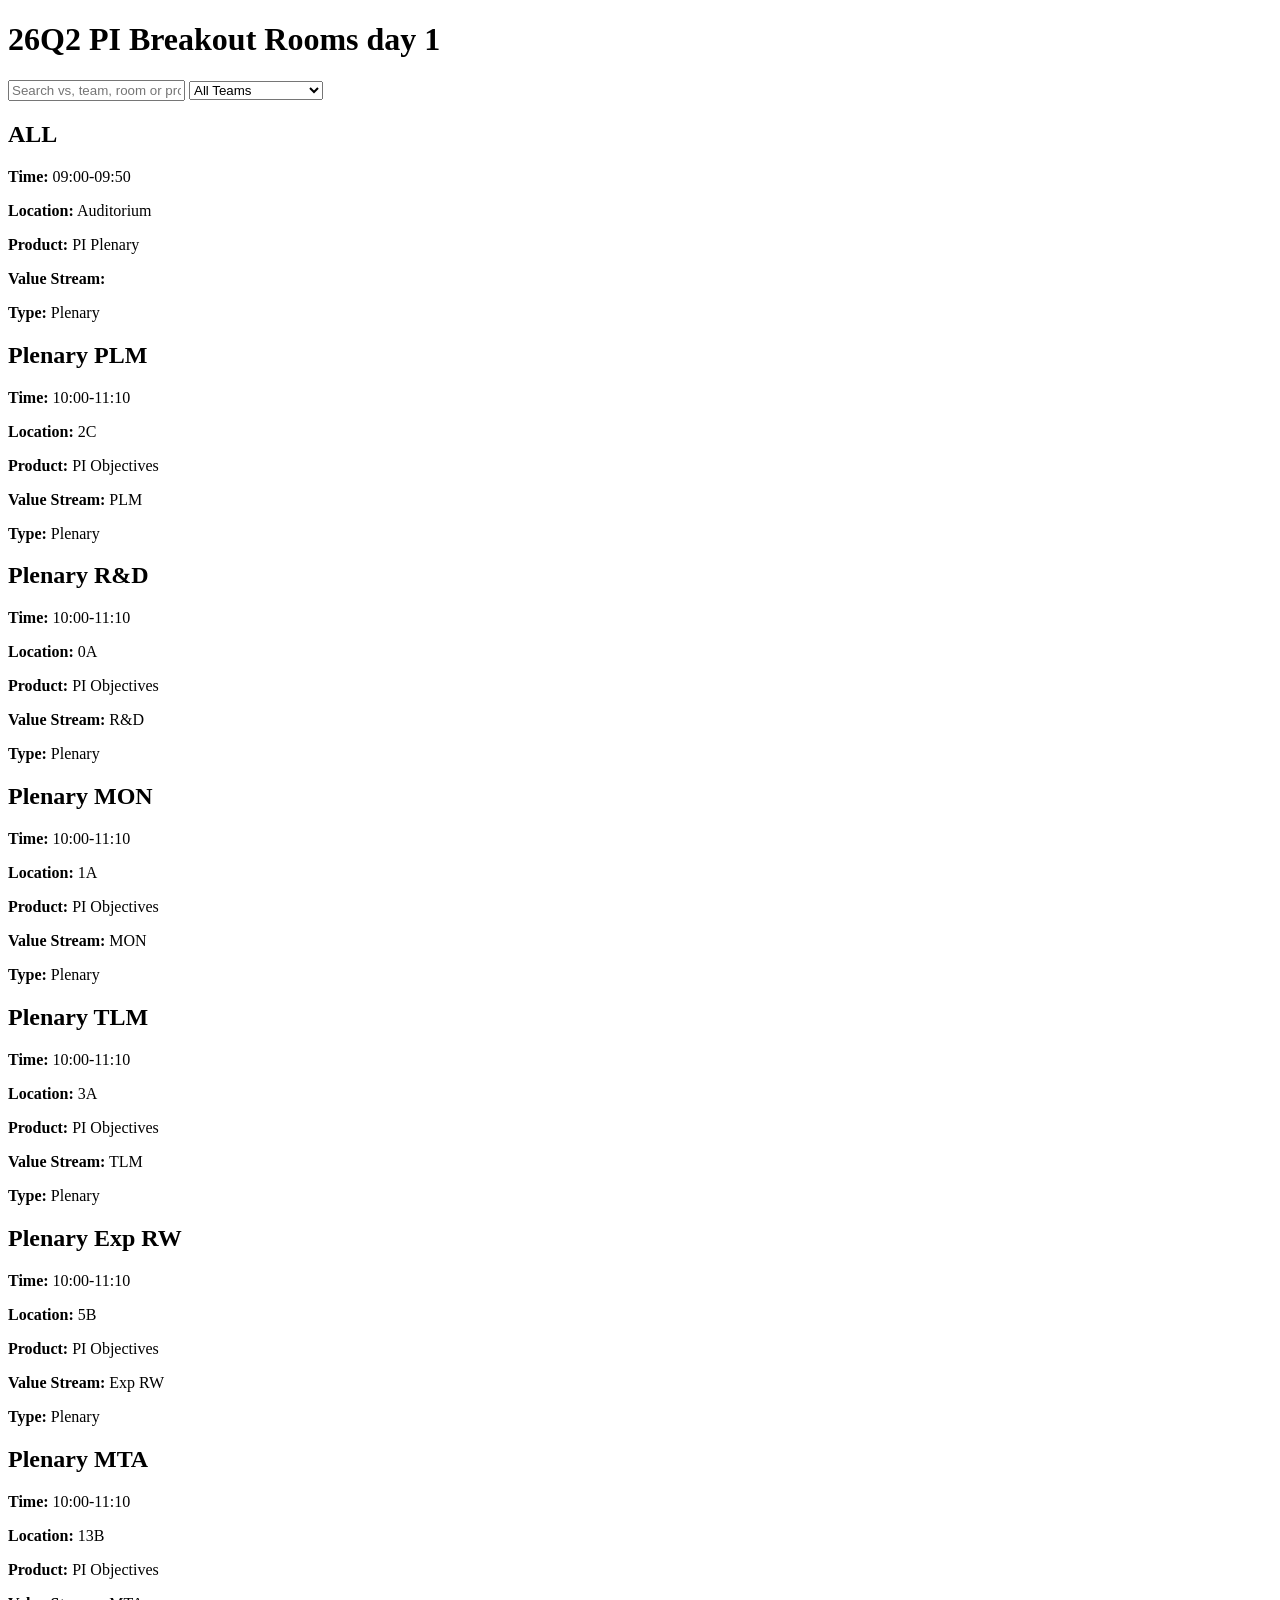
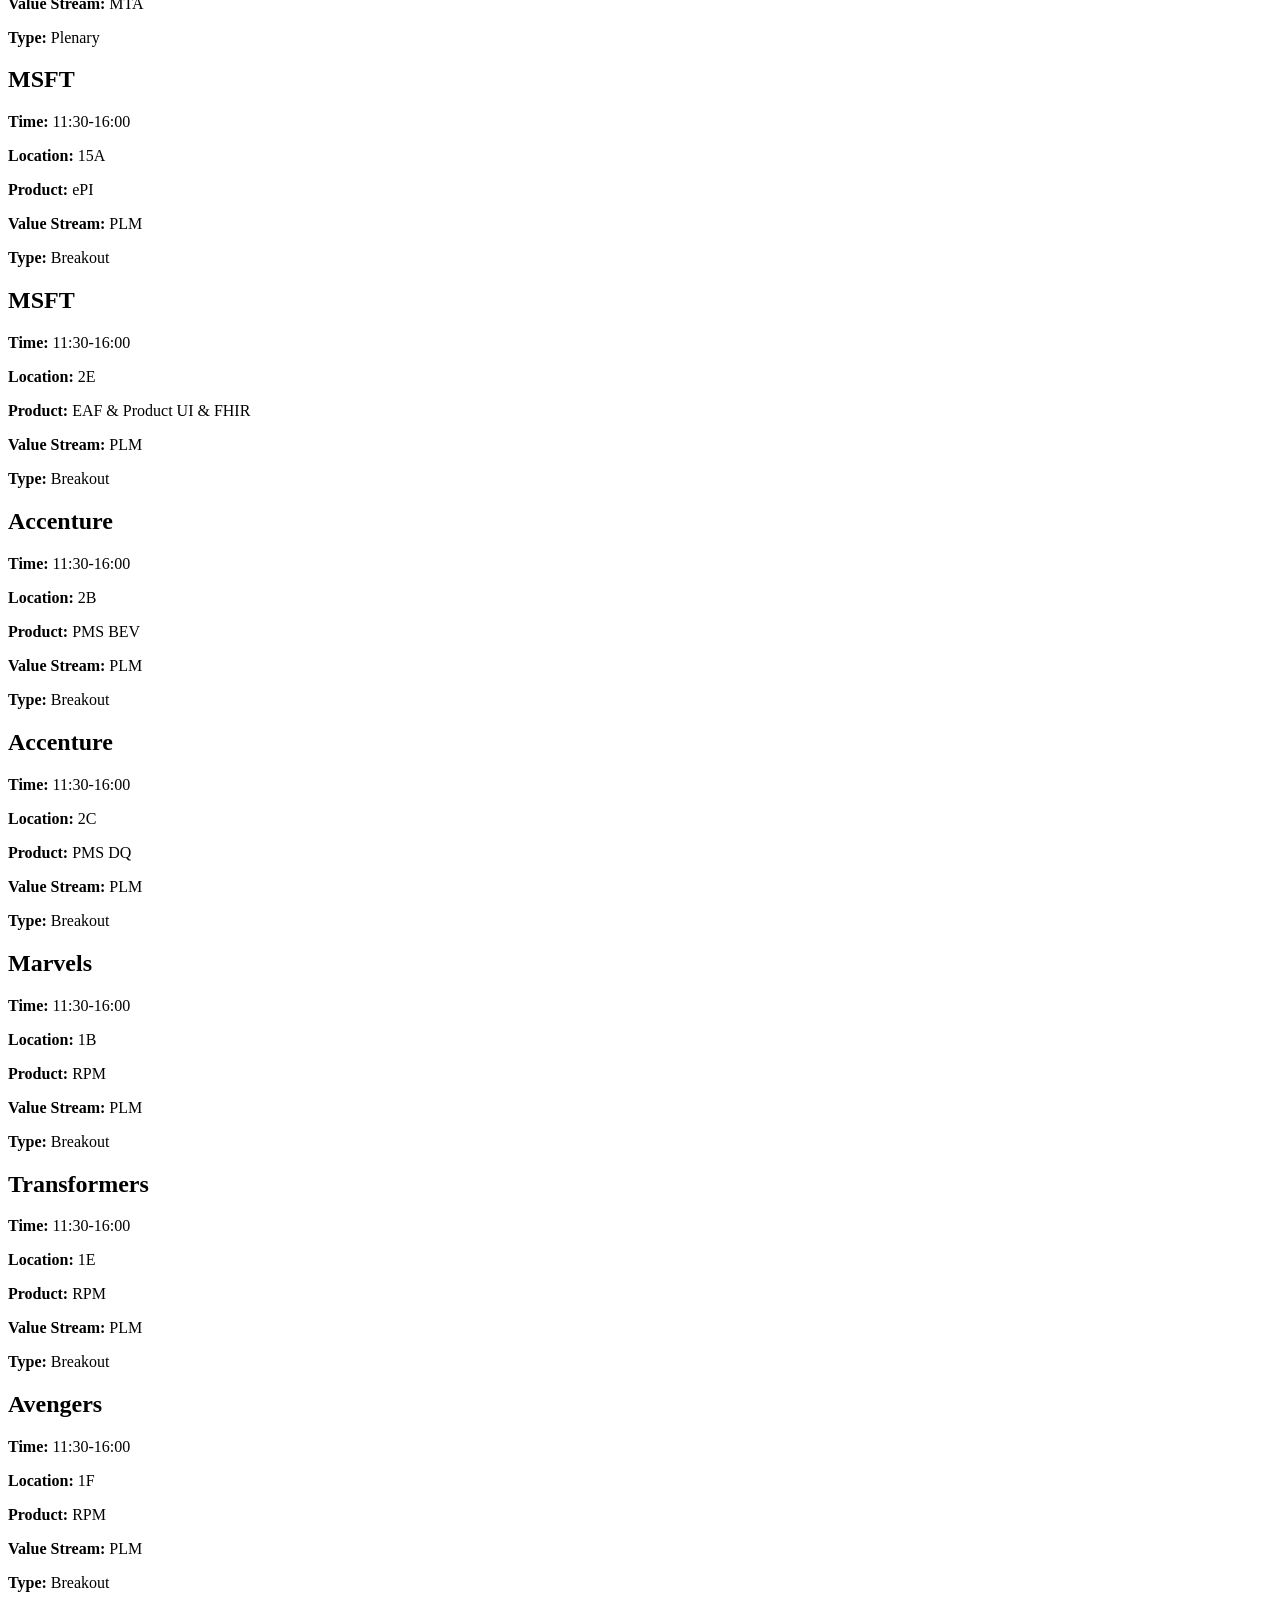
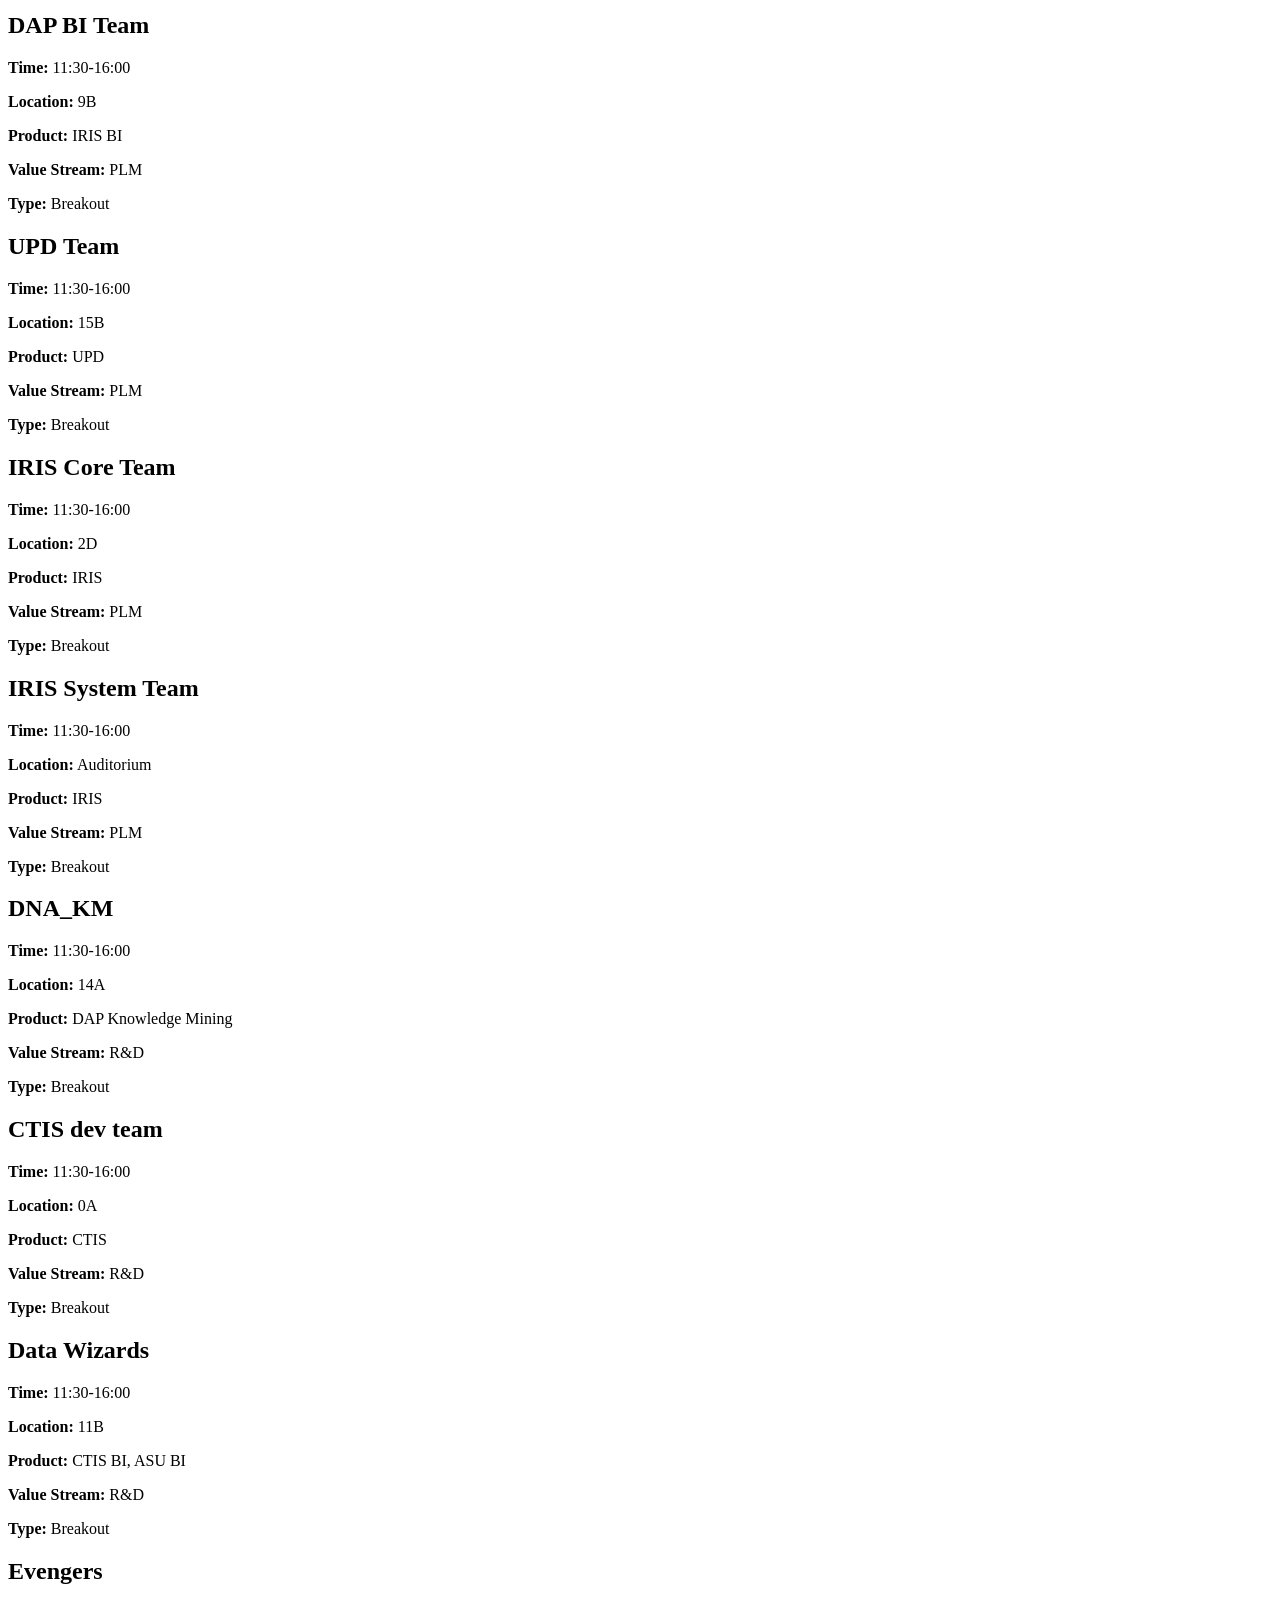
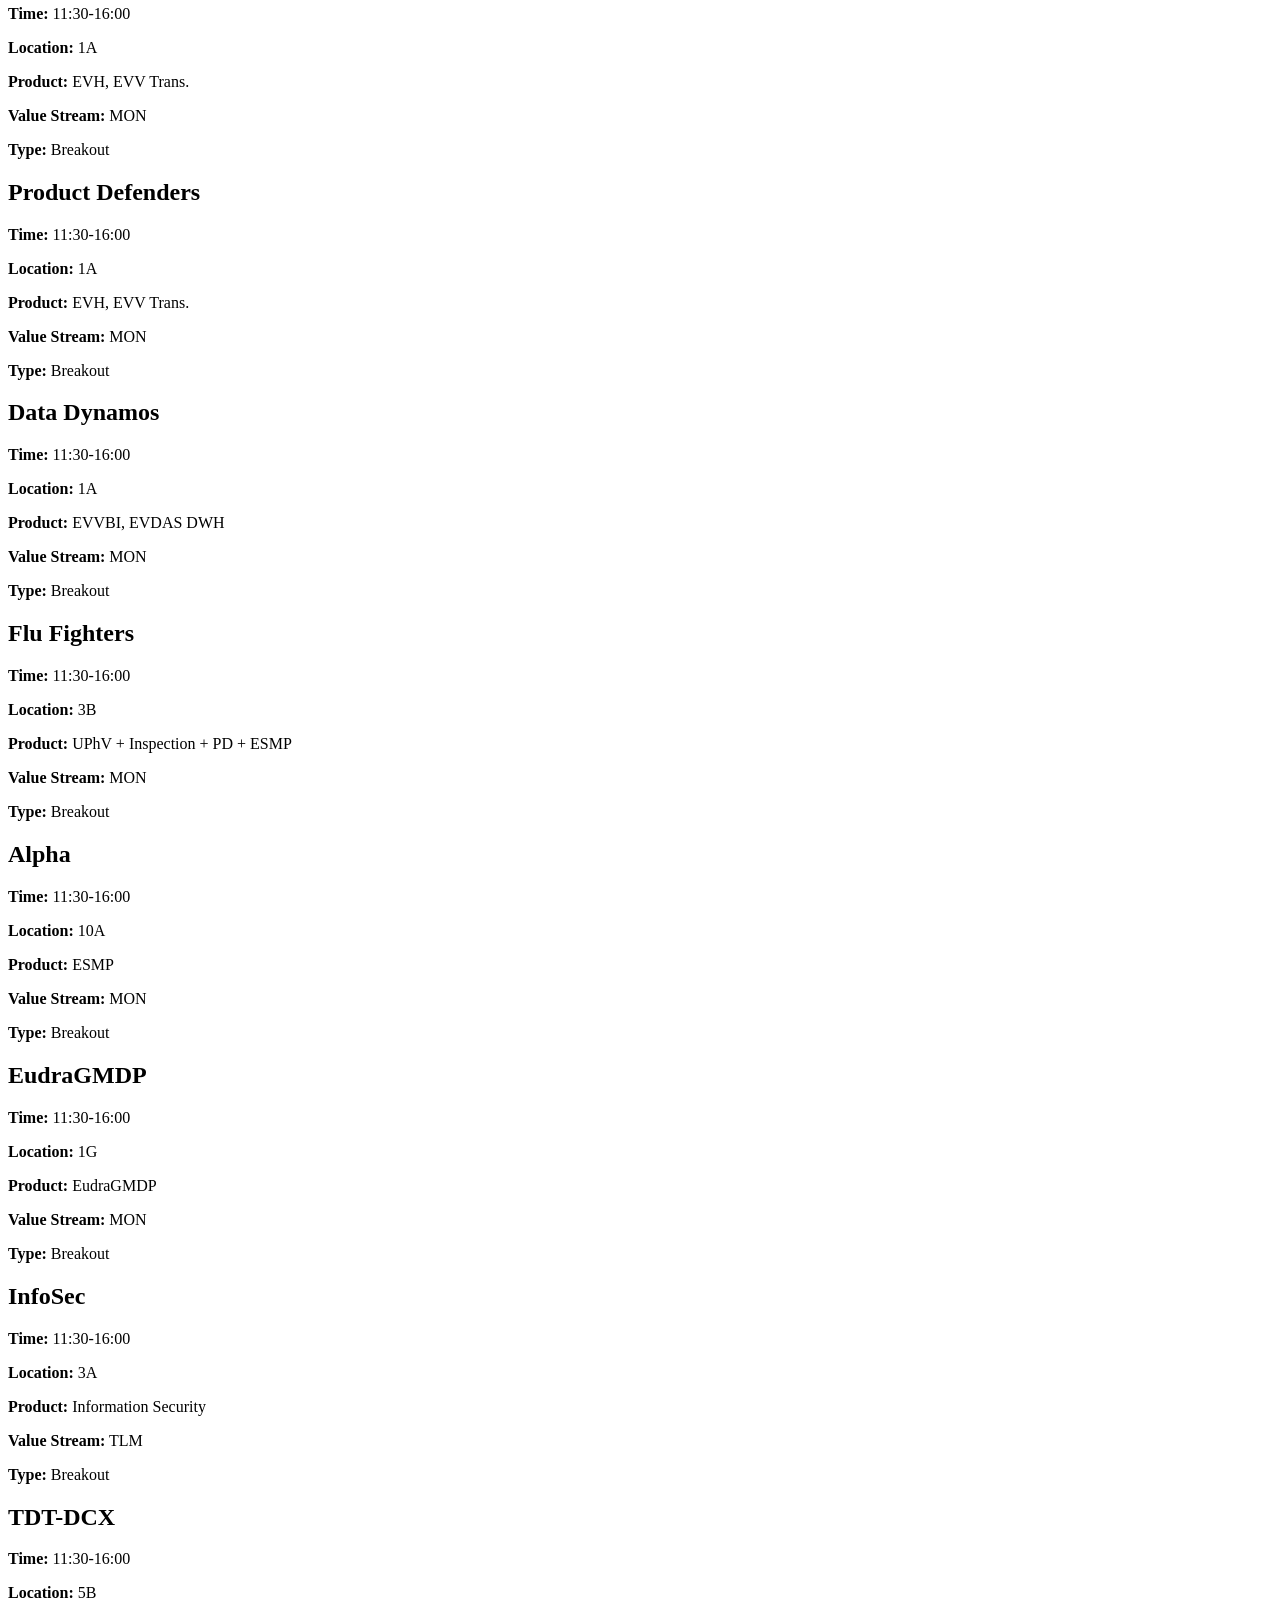
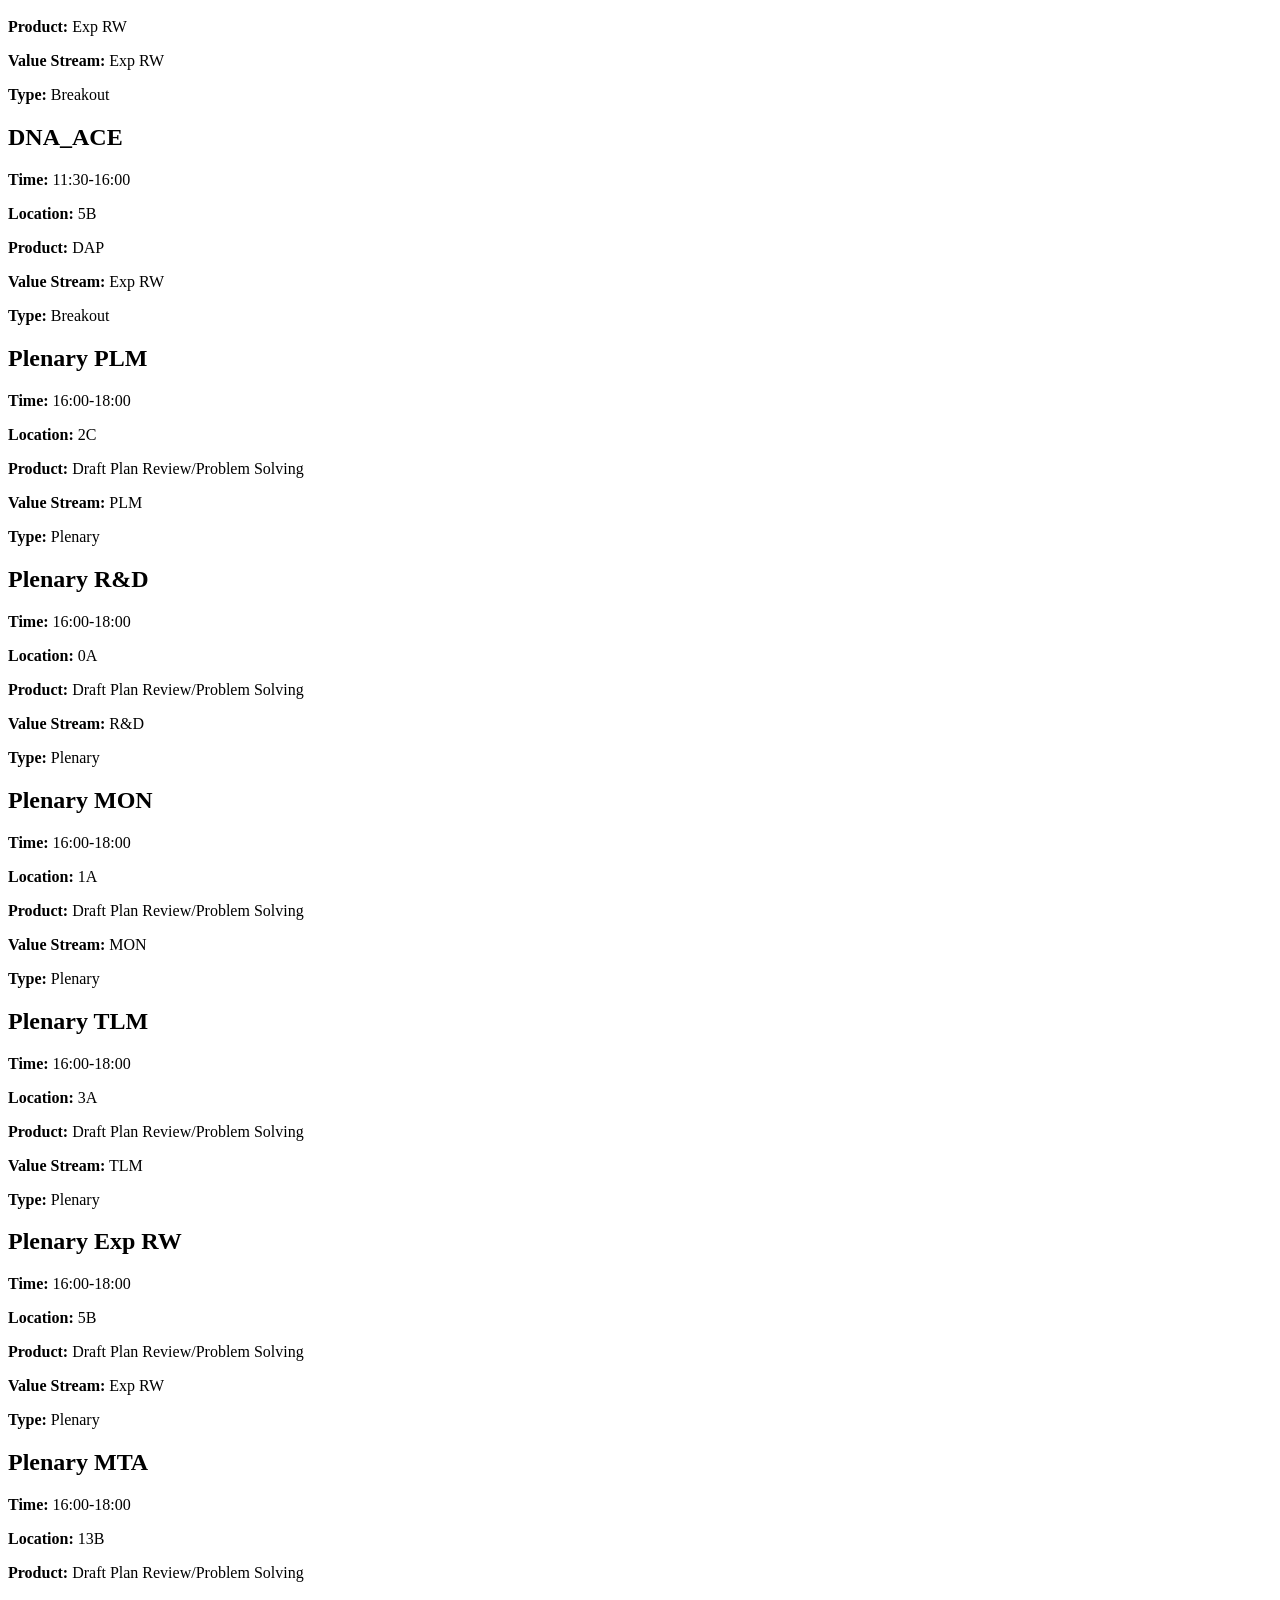
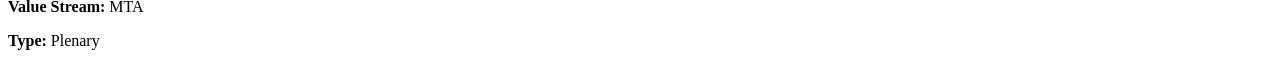
==== index.html @ c505ba7b "Update index.html" ====
<!DOCTYPE html>
<html lang="en">
<head>
  <meta charset="UTF-8" />
  <meta name="viewport" content="width=device-width, initial-scale=1.0" />
  <title>PI Planning Breakout Rooms</title>
  <link rel="stylesheet" href="styles.css" />
</head>
<body>
  <h1>26Q2 PI Breakout Rooms day 1</h1>

  <div class="controls">
    <input id="searchInput" type="text" placeholder="Search vs, team, room or product..." />
    <select id="teamFilter">
      <option value="">All Teams</option>
    </select>
  </div>

  <div id="rooms-container" class="rooms"></div>

  <script src="script.js"></script>
</body>
</html>
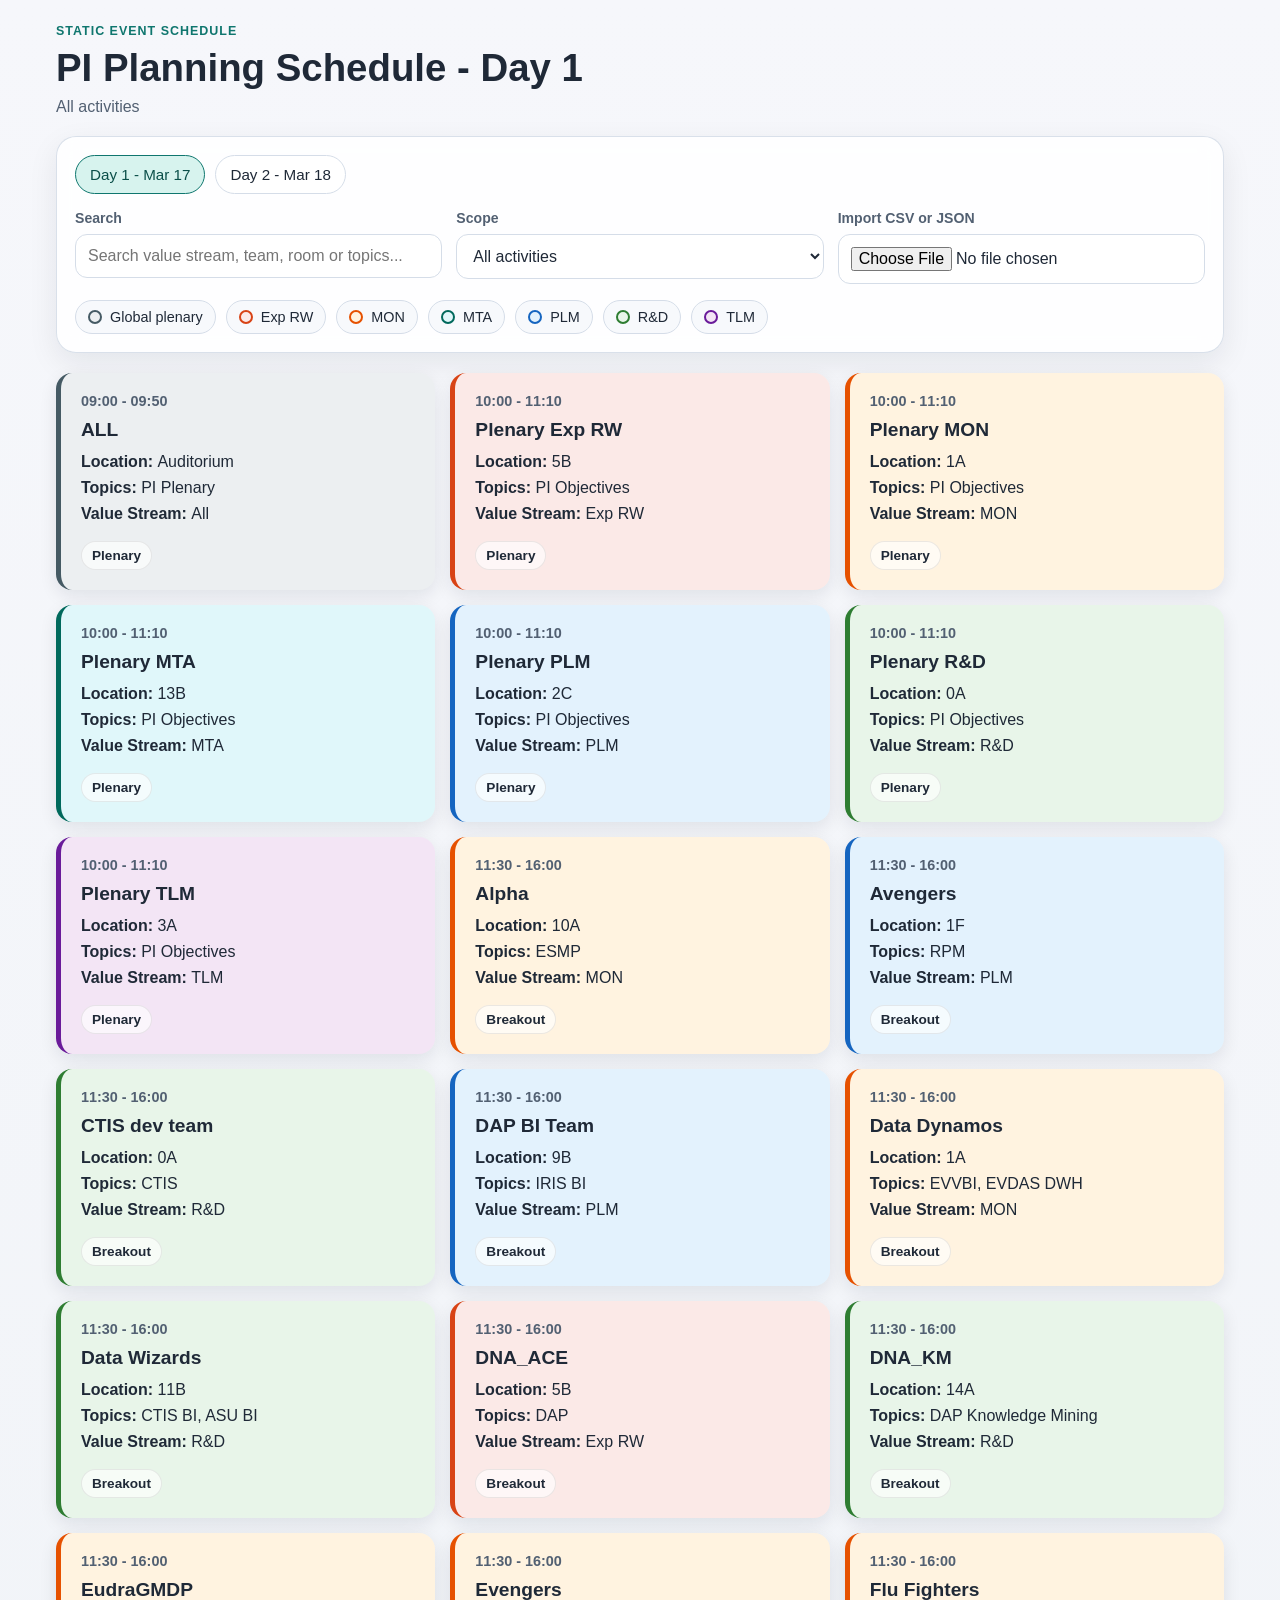
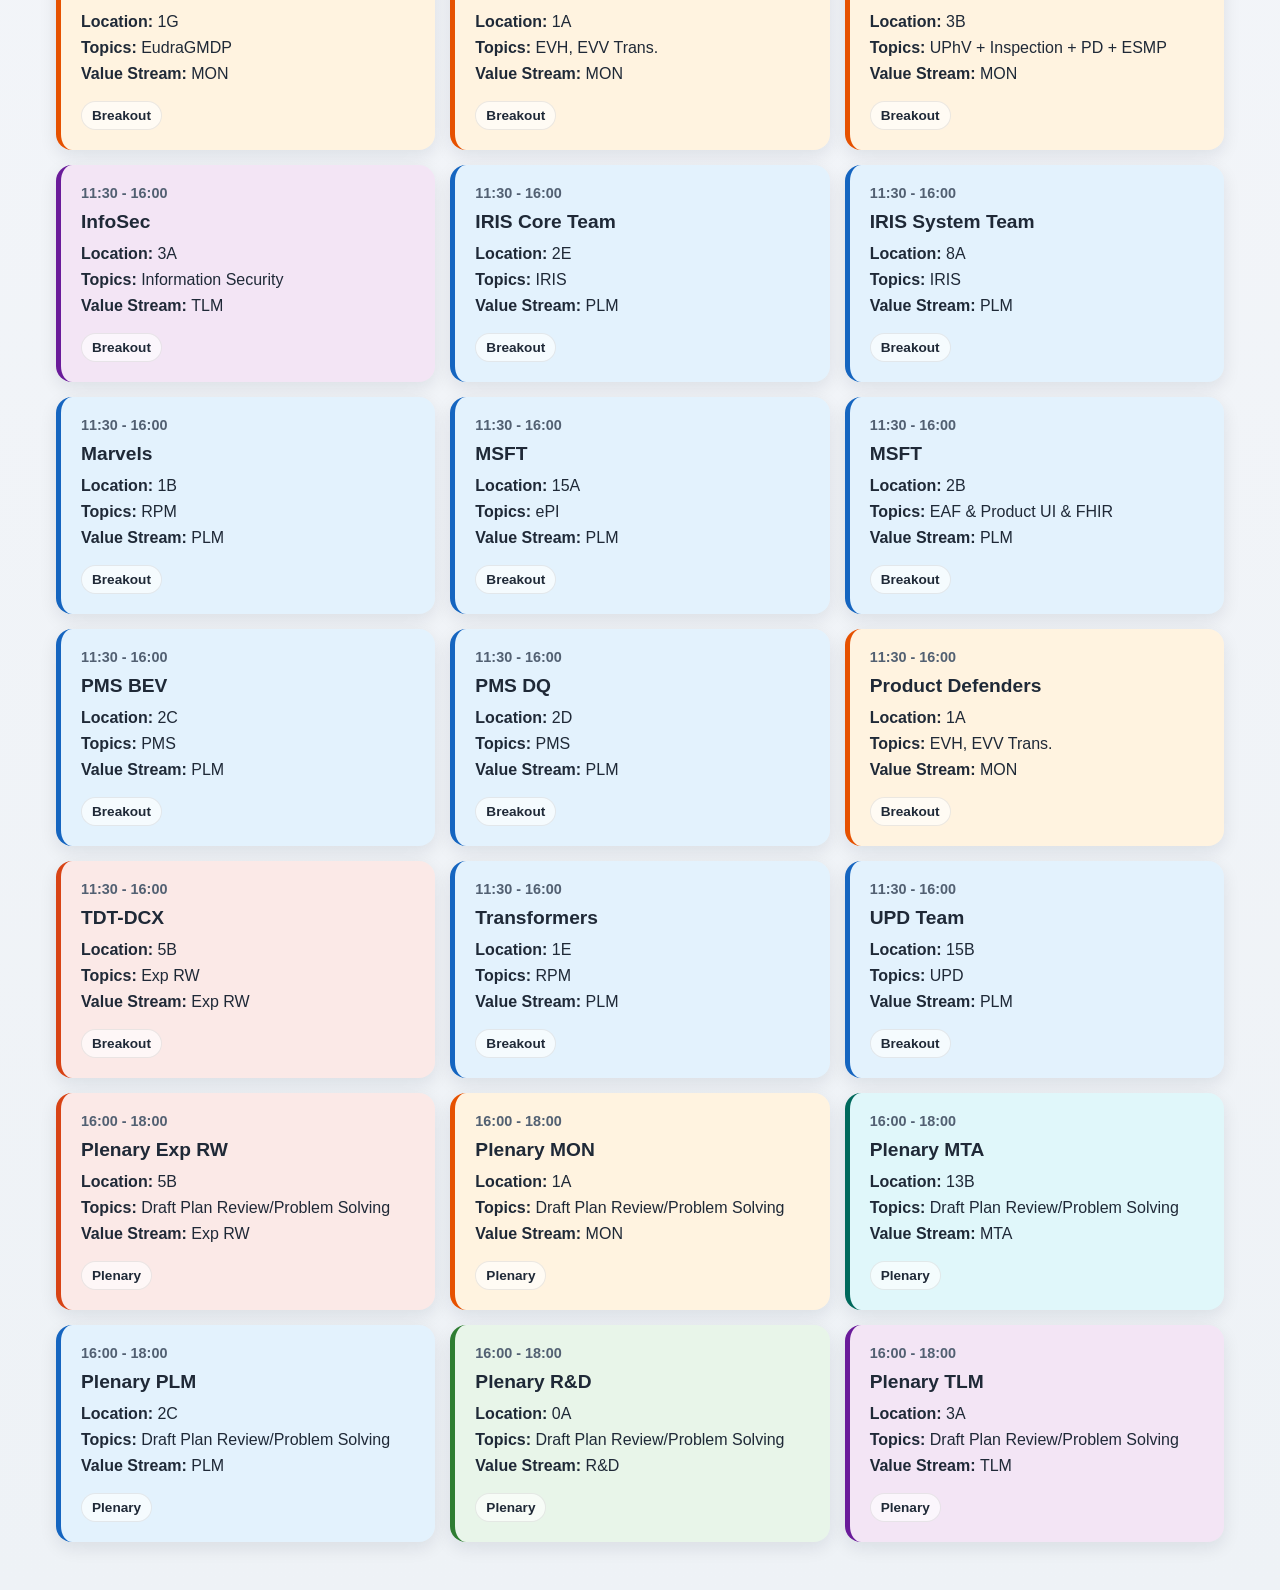
==== commit 5d22af13: "feat: add time indicator functionality and URL state management - Implemented time indicator in `tim" ====
--- a/index.html
+++ b/index.html
@@ -3,21 +3,44 @@
 <head>
   <meta charset="UTF-8" />
   <meta name="viewport" content="width=device-width, initial-scale=1.0" />
-  <title>PI Planning Breakout Rooms</title>
+  <title>PI Planning Schedule</title>
   <link rel="stylesheet" href="styles.css" />
 </head>
 <body>
-  <h1>26Q2 PI Breakout Rooms day 1</h1>
+  <main class="page-shell">
+    <header class="page-header">
+      <p class="eyebrow">Static event schedule</p>
+      <h1 id="pageTitle">PI Planning Schedule</h1>
+      <p id="pageSubtitle" class="page-subtitle">All activities</p>
+    </header>
 
-  <div class="controls">
-    <input id="searchInput" type="text" placeholder="Search vs, team, room or product..." />
-    <select id="teamFilter">
-      <option value="">All Teams</option>
-    </select>
-  </div>
+    <section class="controls-panel" aria-label="Schedule filters">
+      <div id="dateTabs" class="date-tabs" aria-label="Available dates"></div>
 
-  <div id="rooms-container" class="rooms"></div>
+      <div class="controls">
+        <label class="filter-group">
+          <span class="filter-label">Search</span>
+          <input id="searchInput" type="text" placeholder="Search value stream, team, room or topics..." />
+        </label>
 
-  <script src="script.js"></script>
+        <label class="filter-group">
+          <span class="filter-label">Scope</span>
+          <select id="scopeSelect"></select>
+        </label>
+
+        <label class="filter-group import-control">
+          <span class="filter-label">Import CSV or JSON</span>
+          <input id="importInput" type="file" accept=".csv,.json,application/json,text/csv" />
+        </label>
+      </div>
+
+      <p id="statusMessage" class="status-message" hidden></p>
+      <div id="legend" class="legend" aria-label="Value stream legend"></div>
+    </section>
+
+    <section id="rooms-container" class="rooms" aria-live="polite"></section>
+  </main>
+
+  <script type="module" src="app.js"></script>
 </body>
 </html>
--- a/styles.css
+++ b/styles.css
@@ -0,0 +1,281 @@
+:root {
+  --page-bg: linear-gradient(180deg, #f6f7fb 0%, #eef2f6 100%);
+  --surface: #ffffff;
+  --surface-muted: #f7f9fc;
+  --text-strong: #1f2937;
+  --text-muted: #526072;
+  --line: #d5dde8;
+  --accent: #0f766e;
+  --accent-soft: #d7f3ee;
+  --shadow: 0 10px 30px rgba(15, 23, 42, 0.08);
+  --card-bg: #ffffff;
+  --card-border: #9e9e9e;
+}
+
+* {
+  box-sizing: border-box;
+}
+
+body {
+  font-family: "Segoe UI", Tahoma, Geneva, Verdana, sans-serif;
+  margin: 0;
+  background: var(--page-bg);
+  color: var(--text-strong);
+}
+
+.page-shell {
+  max-width: 1200px;
+  margin: 0 auto;
+  padding: 24px 16px 48px;
+}
+
+.page-header {
+  margin-bottom: 20px;
+}
+
+.eyebrow {
+  margin: 0 0 8px;
+  color: var(--accent);
+  font-size: 0.78rem;
+  font-weight: 700;
+  letter-spacing: 0.08em;
+  text-transform: uppercase;
+}
+
+h1 {
+  margin: 0;
+  font-size: clamp(1.9rem, 3vw, 2.8rem);
+}
+
+.page-subtitle {
+  margin: 8px 0 0;
+  color: var(--text-muted);
+}
+
+.controls-panel {
+  background: rgba(255, 255, 255, 0.88);
+  border: 1px solid rgba(213, 221, 232, 0.9);
+  border-radius: 20px;
+  padding: 18px;
+  box-shadow: var(--shadow);
+  backdrop-filter: blur(10px);
+  margin-bottom: 20px;
+}
+
+.date-tabs {
+  display: flex;
+  flex-wrap: wrap;
+  gap: 10px;
+  margin-bottom: 16px;
+}
+
+.date-tab {
+  border: 1px solid var(--line);
+  background: var(--surface);
+  color: var(--text-strong);
+  border-radius: 999px;
+  padding: 10px 14px;
+  font-size: 0.95rem;
+  cursor: pointer;
+  transition: transform 0.2s ease, background 0.2s ease, border-color 0.2s ease;
+}
+
+.date-tab.active {
+  background: var(--accent-soft);
+  border-color: var(--accent);
+  color: #0b4f49;
+}
+
+.controls {
+  display: grid;
+  grid-template-columns: repeat(auto-fit, minmax(220px, 1fr));
+  gap: 14px;
+}
+
+.filter-group {
+  display: flex;
+  flex-direction: column;
+  gap: 8px;
+}
+
+.filter-label {
+  font-size: 0.88rem;
+  font-weight: 600;
+  color: var(--text-muted);
+}
+
+input,
+select {
+  padding: 12px;
+  border-radius: 12px;
+  border: 1px solid var(--line);
+  font-size: 1rem;
+  width: 100%;
+  background: var(--surface);
+  color: var(--text-strong);
+}
+
+input:focus,
+select:focus,
+.date-tab:focus {
+  outline: 2px solid rgba(15, 118, 110, 0.25);
+  outline-offset: 2px;
+}
+
+.status-message {
+  margin: 16px 0 0;
+  padding: 12px 14px;
+  border-radius: 12px;
+  font-size: 0.95rem;
+  background: var(--surface-muted);
+  color: var(--text-strong);
+}
+
+.status-message[data-tone="warning"] {
+  background: #fff4db;
+  color: #8a5a00;
+}
+
+.status-message[data-tone="success"] {
+  background: #e8f8ee;
+  color: #1c6b3b;
+}
+
+.status-message[data-tone="error"] {
+  background: #fde9e9;
+  color: #a53030;
+}
+
+.legend {
+  display: flex;
+  flex-wrap: wrap;
+  gap: 10px;
+  margin-top: 16px;
+}
+
+.legend-item {
+  display: inline-flex;
+  align-items: center;
+  gap: 8px;
+  padding: 8px 12px;
+  border-radius: 999px;
+  background: var(--surface-muted);
+  border: 1px solid var(--line);
+  font-size: 0.9rem;
+}
+
+.legend-swatch {
+  width: 14px;
+  height: 14px;
+  border-radius: 999px;
+  background: var(--legend-bg, #ffffff);
+  border: 2px solid var(--legend-border, #9e9e9e);
+}
+
+.rooms {
+  display: grid;
+  grid-template-columns: 1fr;
+  gap: 15px;
+}
+
+@media (min-width: 600px) {
+  .rooms {
+    grid-template-columns: repeat(2, 1fr);
+  }
+}
+
+@media (min-width: 900px) {
+  .rooms {
+    grid-template-columns: repeat(3, 1fr);
+  }
+}
+
+.room-card {
+  background: var(--card-bg);
+  border-left: 5px solid var(--card-border);
+  padding: 20px;
+  border-radius: 16px;
+  box-shadow: 0 6px 18px rgba(15, 23, 42, 0.09);
+  opacity: 0;
+  transform: translateY(10px);
+  animation: fadeIn 0.4s ease-out forwards;
+  transition: transform 0.25s ease, box-shadow 0.25s ease;
+}
+
+.card-time {
+  font-size: 0.9rem;
+  font-weight: 700;
+  color: var(--text-muted);
+  margin-bottom: 10px;
+}
+
+.card-team {
+  margin: 0 0 12px;
+  font-size: 1.2rem;
+}
+
+.room-card p {
+  margin: 8px 0;
+}
+
+.card-type {
+  display: inline-block;
+  margin-top: 10px;
+  padding: 6px 10px;
+  border-radius: 999px;
+  background: rgba(255, 255, 255, 0.65);
+  border: 1px solid rgba(0, 0, 0, 0.08);
+  font-size: 0.85rem;
+  font-weight: 700;
+}
+
+.time-indicator {
+  grid-column: 1 / -1;
+  padding: 12px 16px;
+  border-radius: 999px;
+  background: #0f172a;
+  color: #f8fafc;
+  font-weight: 700;
+  box-shadow: var(--shadow);
+}
+
+.empty-state,
+.error-state {
+  grid-column: 1 / -1;
+  padding: 20px;
+  border-radius: 16px;
+  background: var(--surface);
+  border: 1px dashed var(--line);
+  text-align: center;
+  color: var(--text-muted);
+}
+
+.error-state {
+  background: #fde9e9;
+  color: #a53030;
+  border-style: solid;
+}
+
+@media (hover: hover) {
+  .room-card:hover,
+  .date-tab:hover {
+    transform: translateY(-2px);
+  }
+
+  .room-card:hover {
+    box-shadow: 0 12px 26px rgba(15, 23, 42, 0.14);
+  }
+}
+
+@keyframes fadeIn {
+  to {
+    opacity: 1;
+    transform: translateY(0);
+  }
+}
+
+.fade-out {
+  opacity: 0 !important;
+  transform: translateY(10px) !important;
+  transition: opacity 0.25s ease-out, transform 0.25s ease-out;
+}
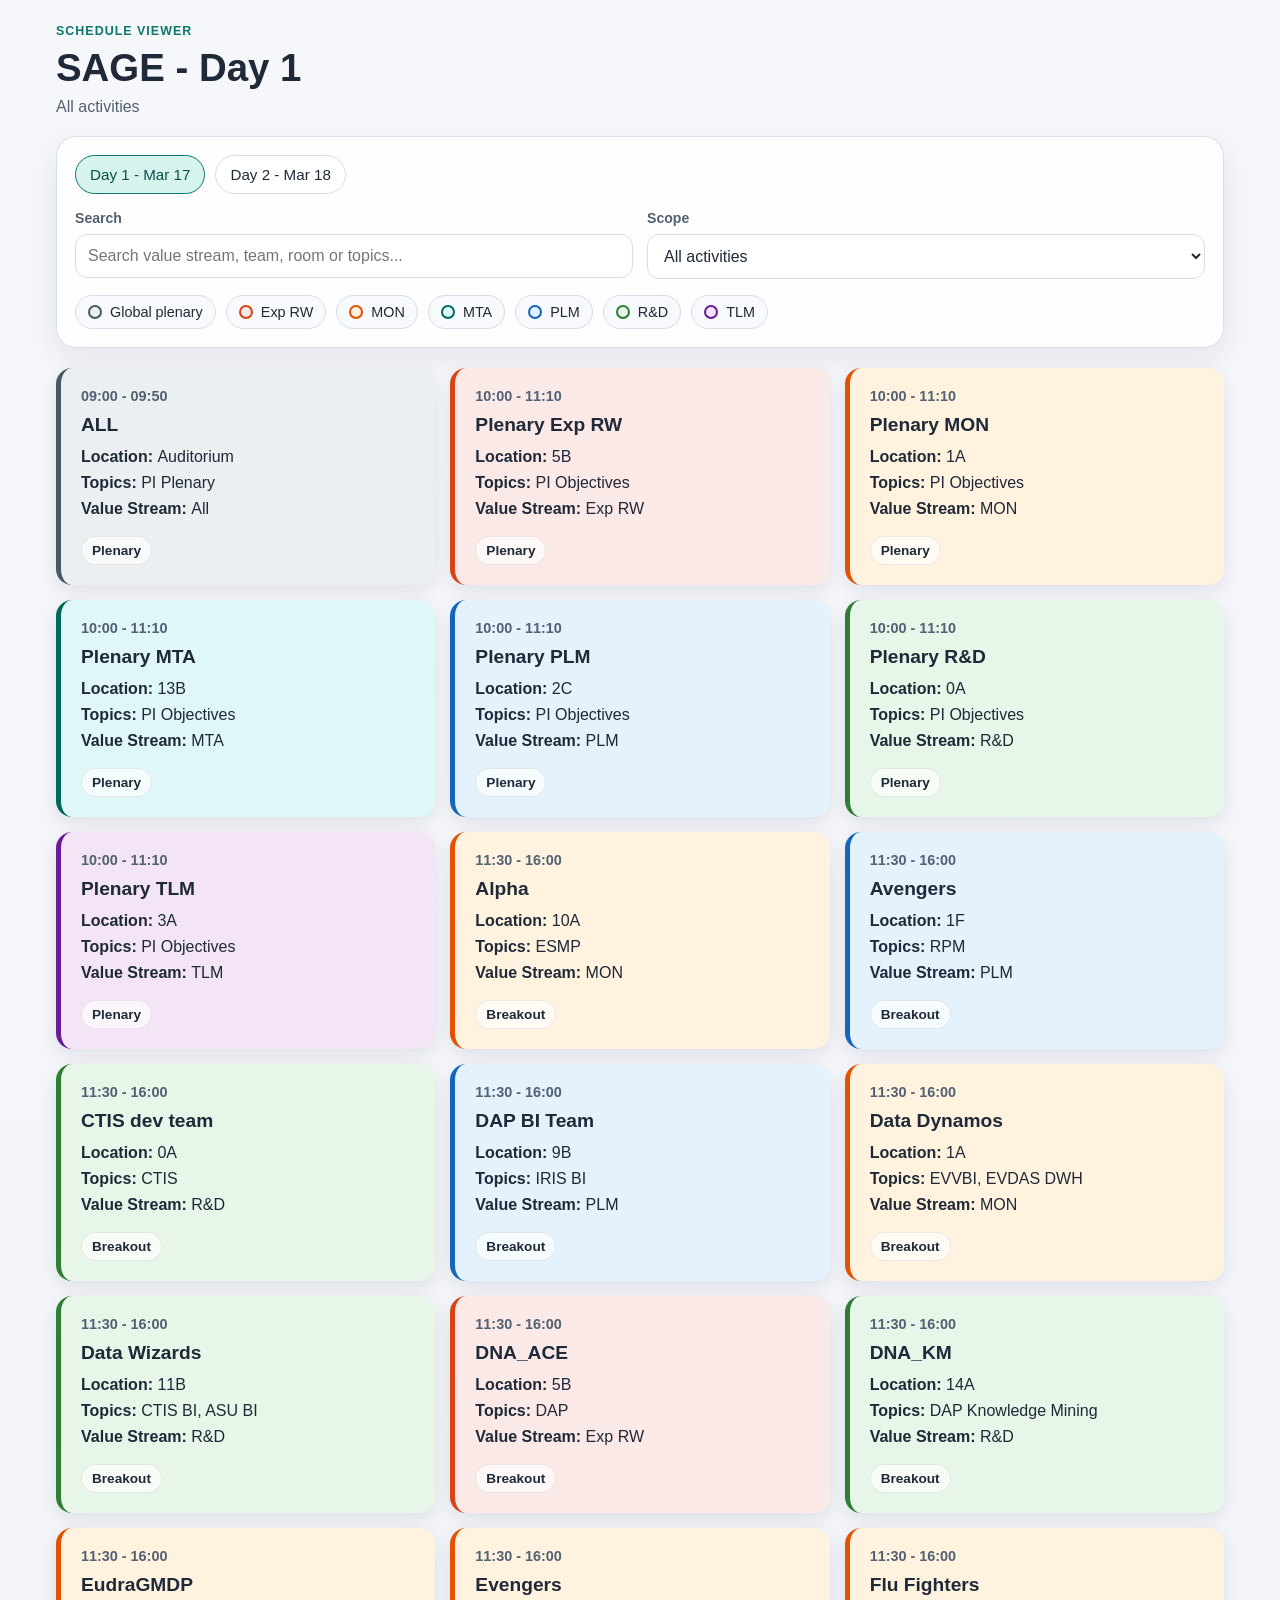
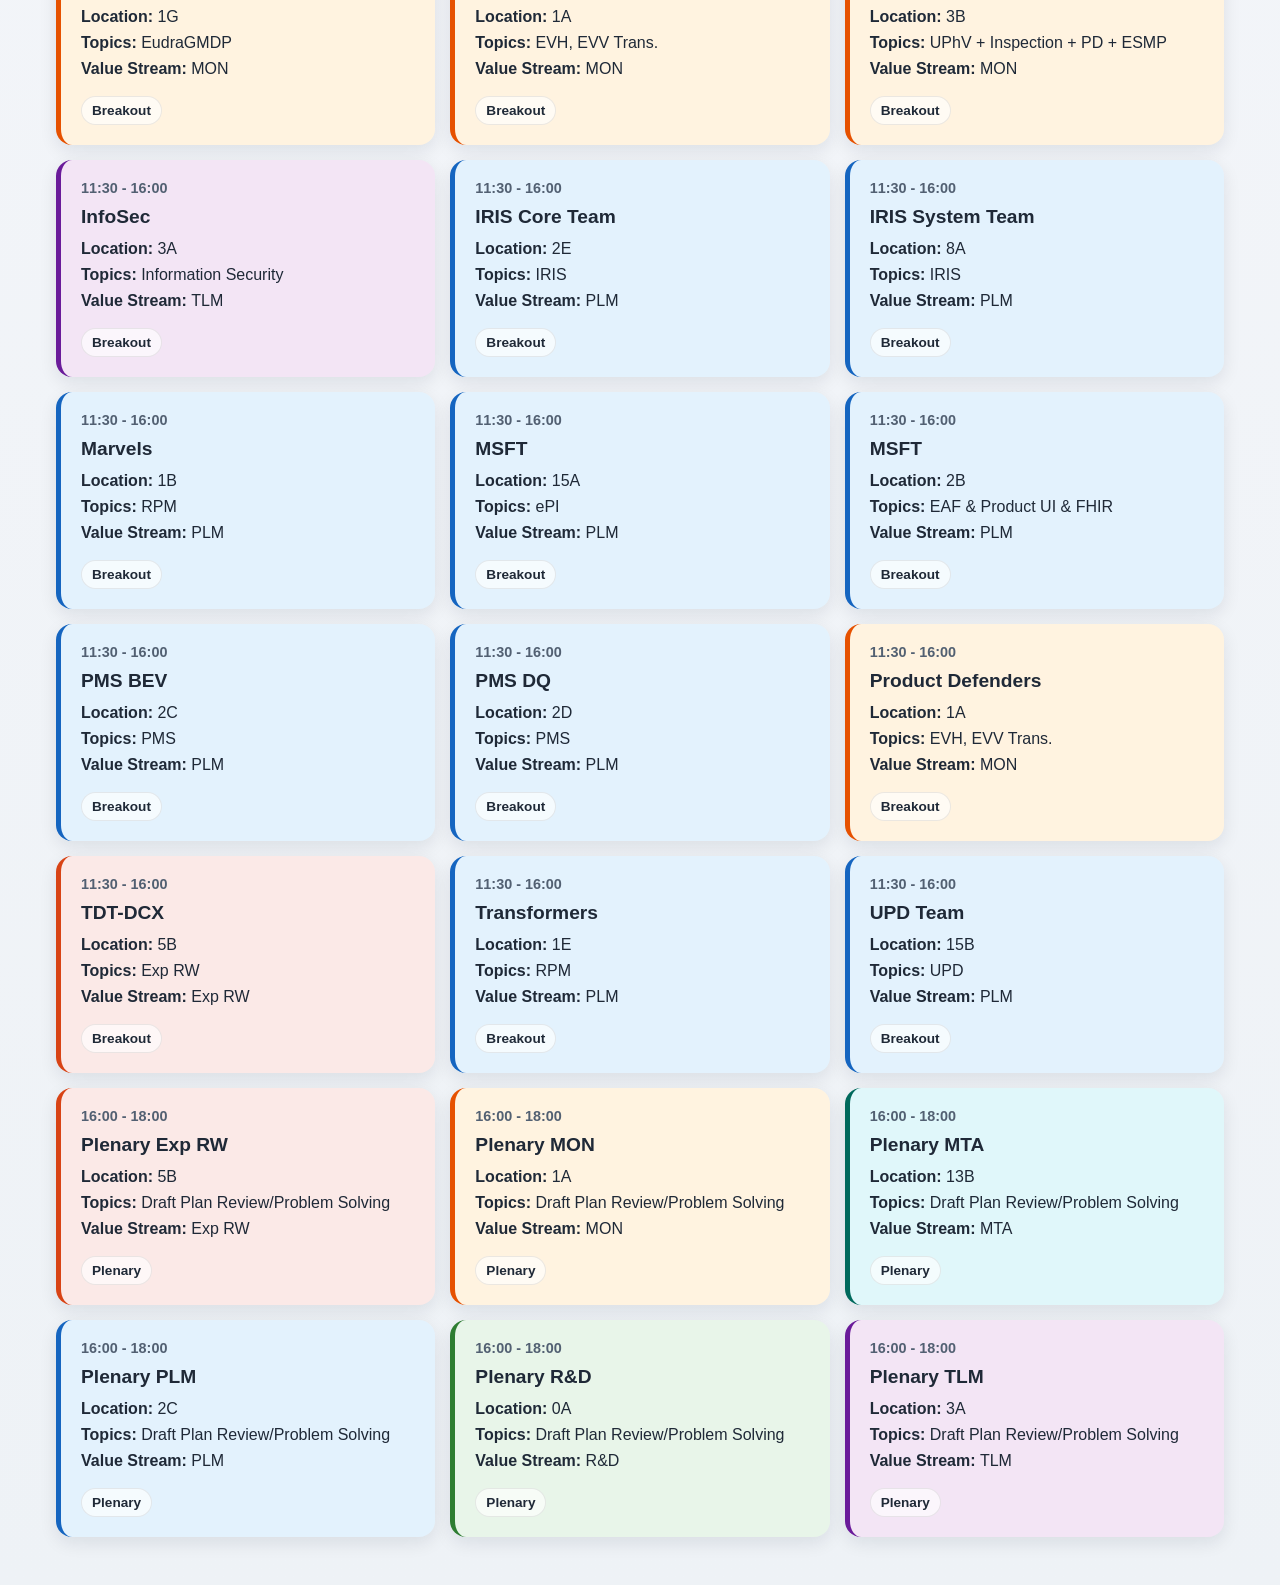
==== commit 43254335: "Add SAGE branding and enhance data loading functionality - Created a new test report for SAGE review" ====
--- a/index.html
+++ b/index.html
@@ -3,14 +3,14 @@
 <head>
   <meta charset="UTF-8" />
   <meta name="viewport" content="width=device-width, initial-scale=1.0" />
-  <title>PI Planning Schedule</title>
+  <title>SAGE</title>
   <link rel="stylesheet" href="styles.css" />
 </head>
 <body>
   <main class="page-shell">
     <header class="page-header">
-      <p class="eyebrow">Static event schedule</p>
-      <h1 id="pageTitle">PI Planning Schedule</h1>
+      <p class="eyebrow">Schedule viewer</p>
+      <h1 id="pageTitle">SAGE</h1>
       <p id="pageSubtitle" class="page-subtitle">All activities</p>
     </header>
 
@@ -27,11 +27,6 @@
           <span class="filter-label">Scope</span>
           <select id="scopeSelect"></select>
         </label>
-
-        <label class="filter-group import-control">
-          <span class="filter-label">Import CSV or JSON</span>
-          <input id="importInput" type="file" accept=".csv,.json,application/json,text/csv" />
-        </label>
       </div>
 
       <p id="statusMessage" class="status-message" hidden></p>
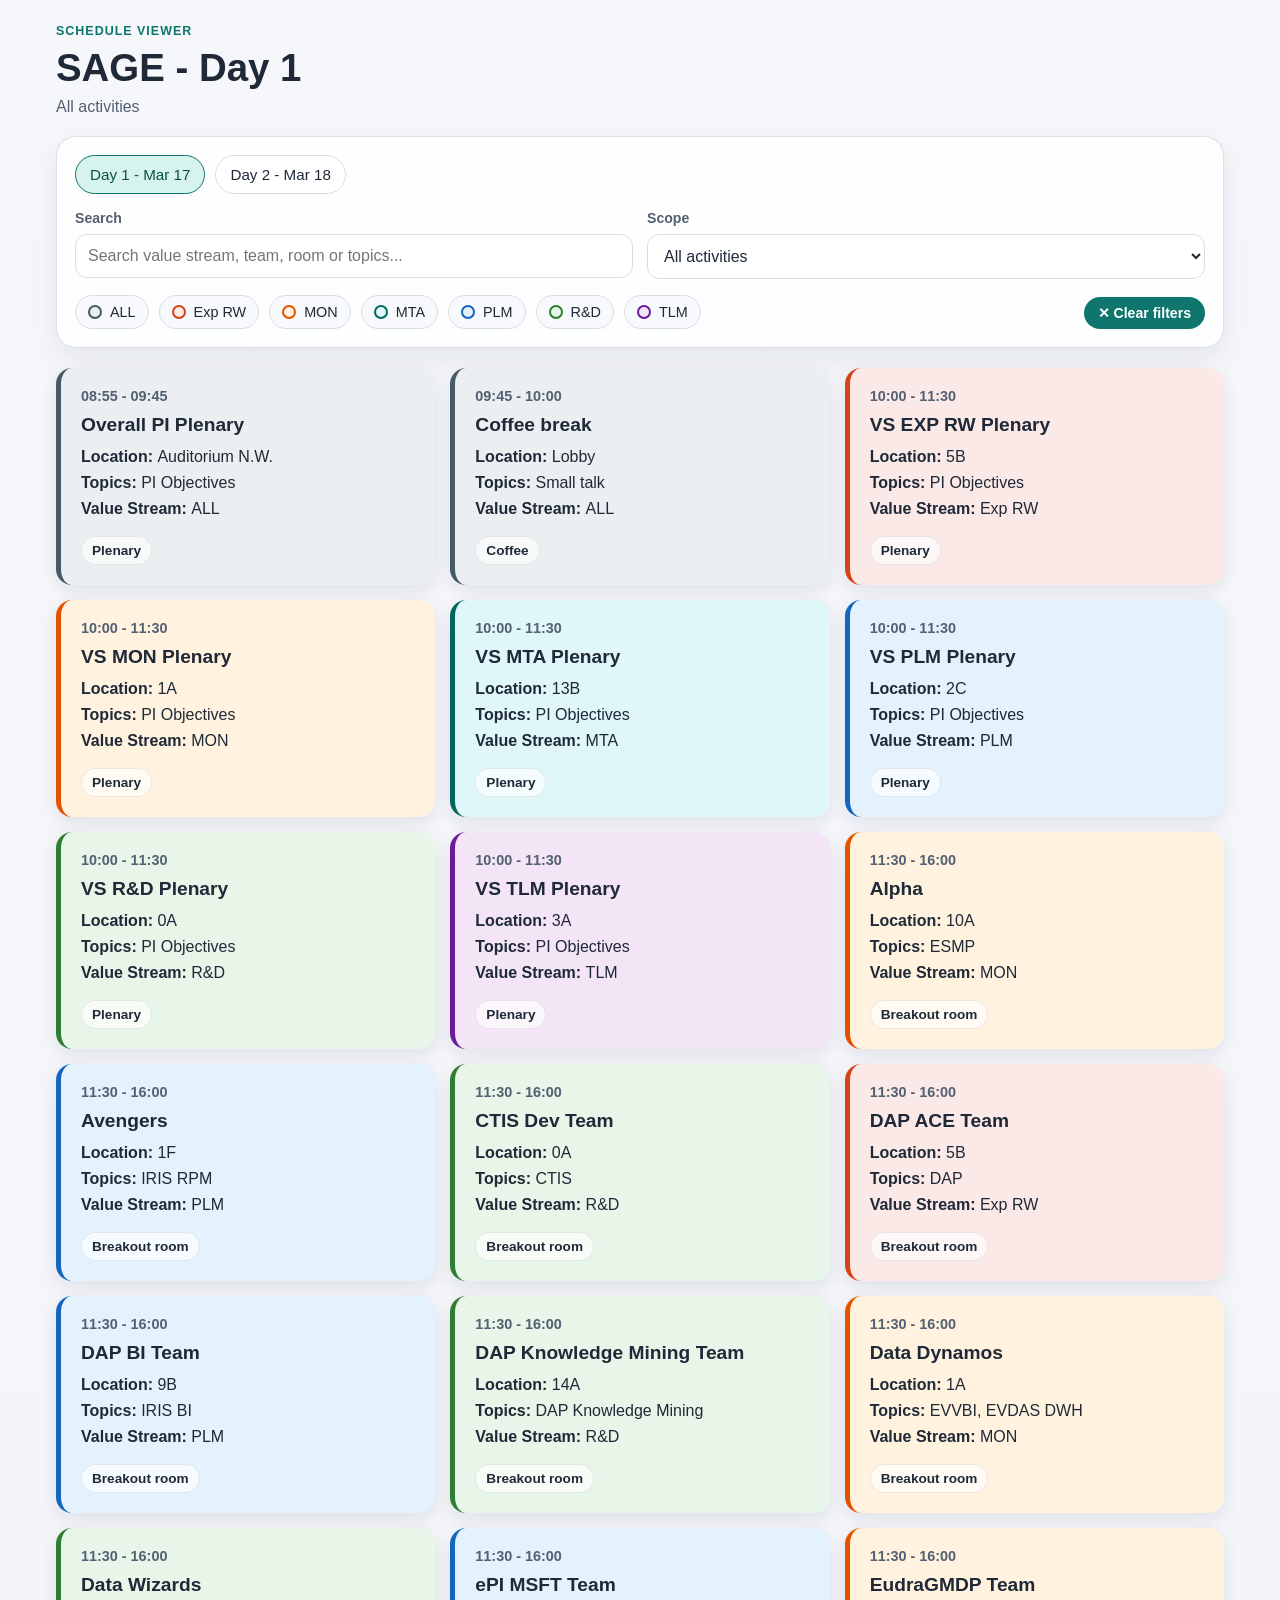
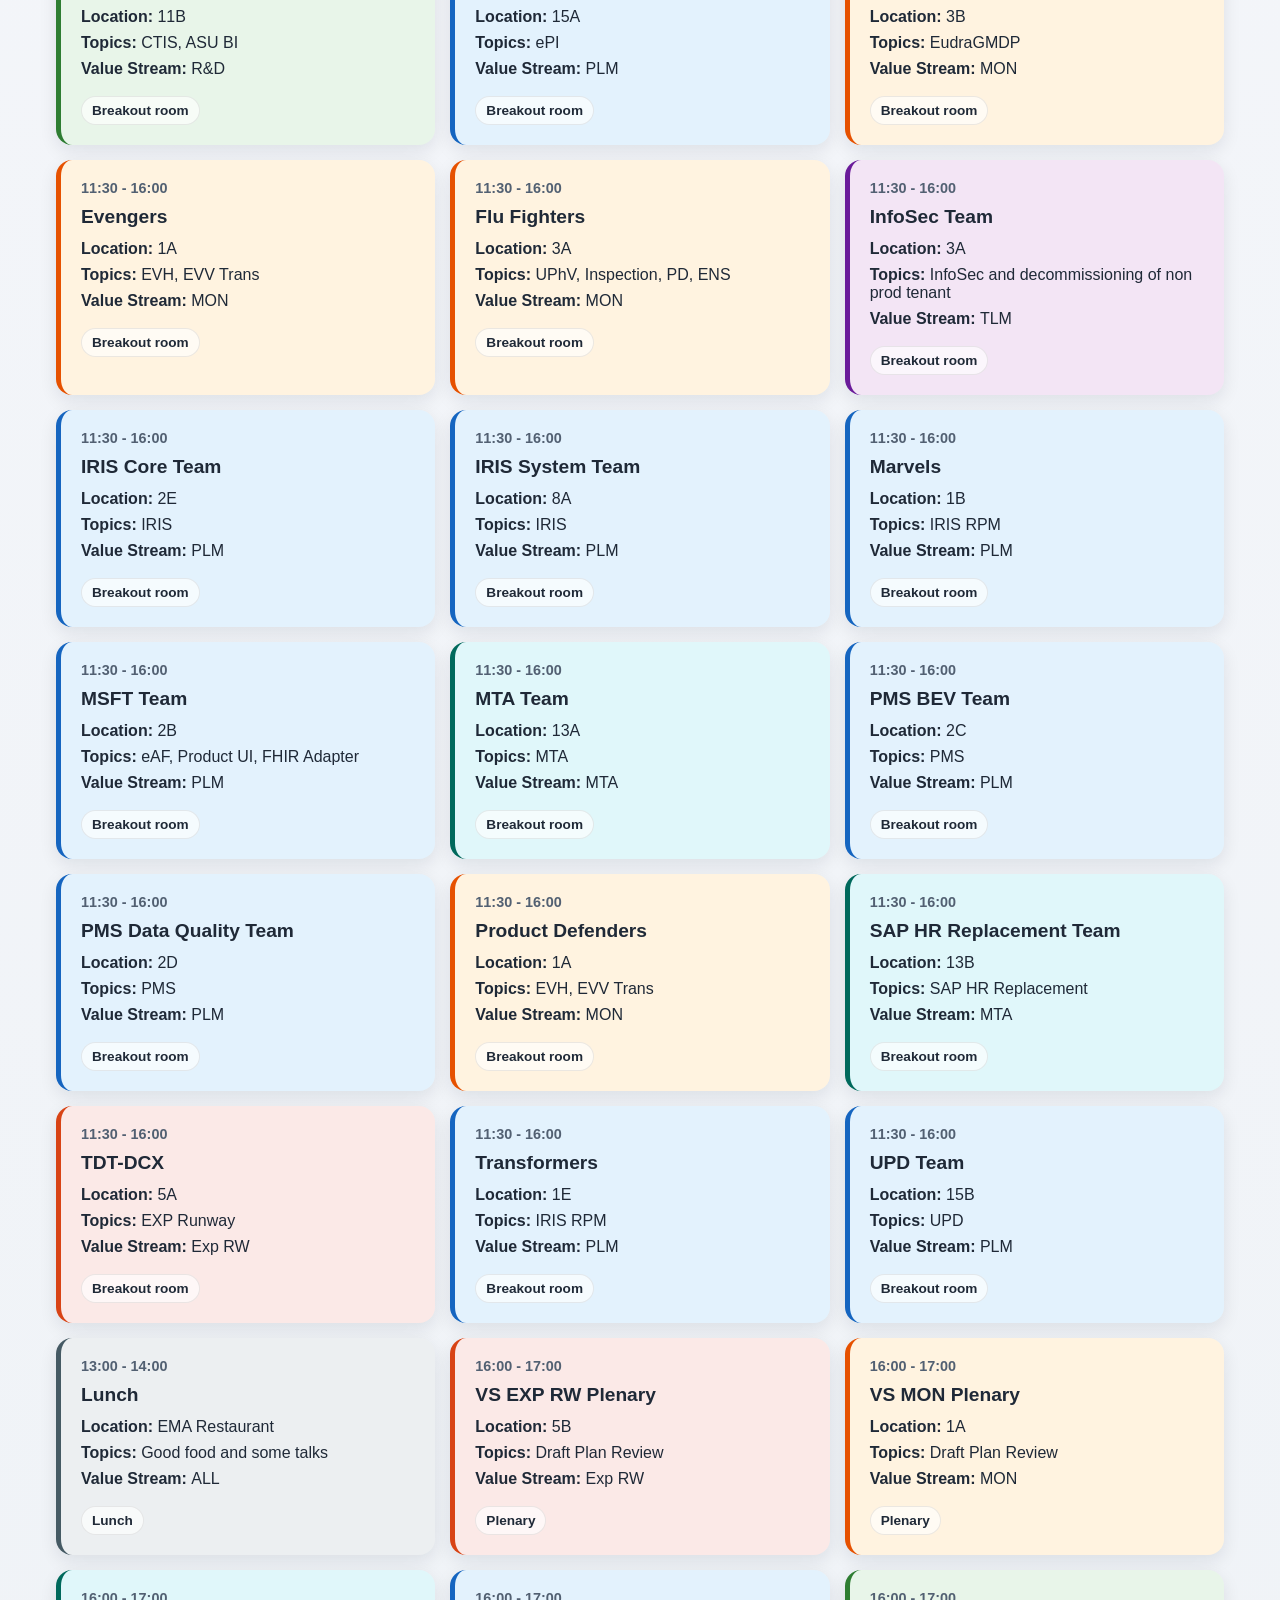
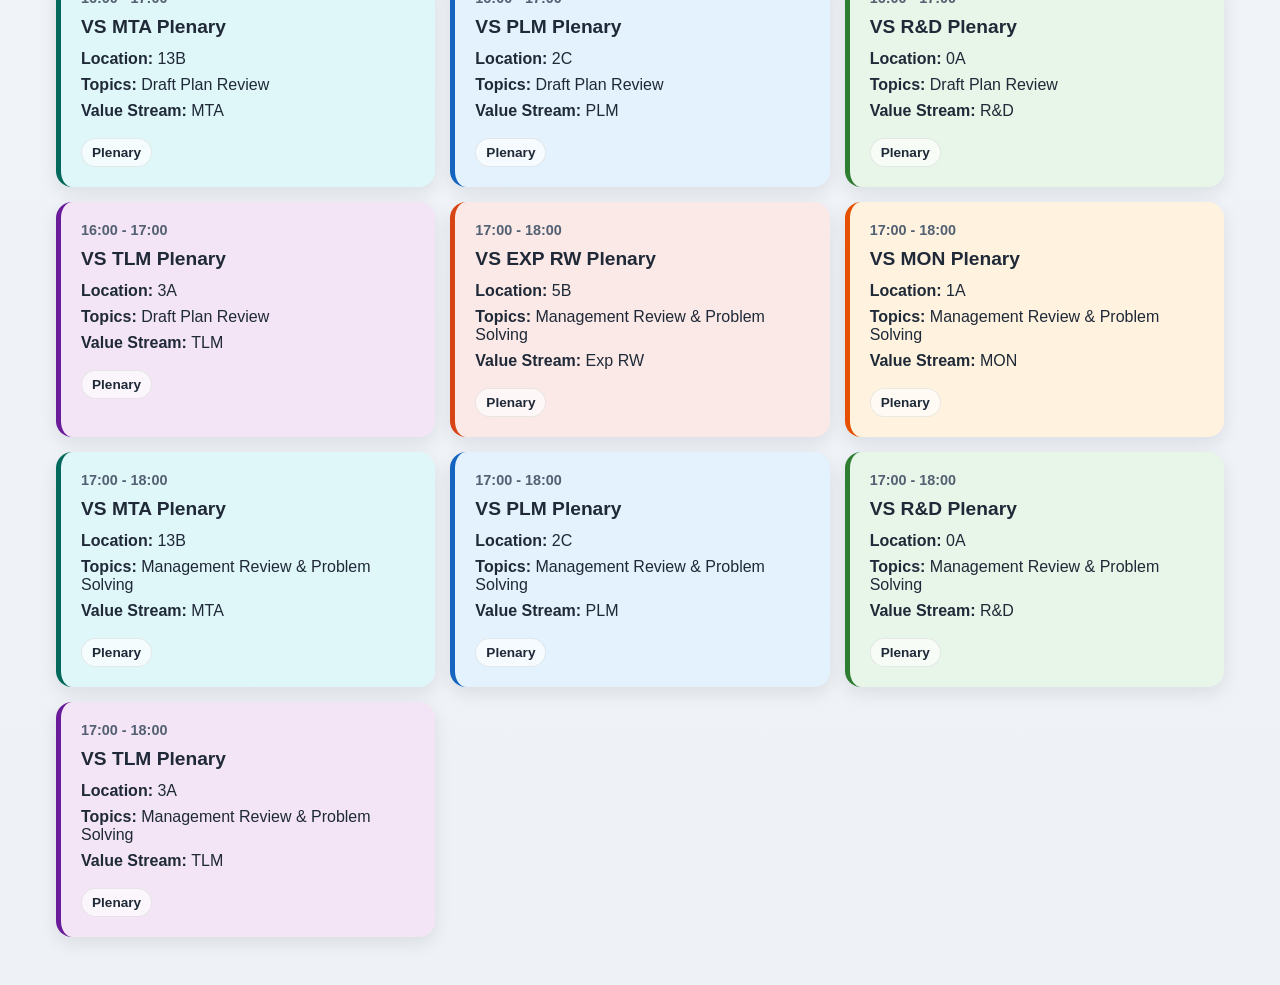
==== commit 7f2a1288: "feat(ui): implement clear filters button with conditional visibility and associated logic" ====
--- a/index.html
+++ b/index.html
@@ -30,7 +30,12 @@
       </div>
 
       <p id="statusMessage" class="status-message" hidden></p>
-      <div id="legend" class="legend" aria-label="Value stream legend"></div>
+      <div class="legend-row">
+        <div id="legend" class="legend" aria-label="Value stream legend"></div>
+        <button id="clearFiltersButton" type="button" class="clear-filters-button" hidden>
+          ✕ Clear filters
+        </button>
+      </div>
     </section>
 
     <section id="rooms-container" class="rooms" aria-live="polite"></section>
--- a/styles.css
+++ b/styles.css
@@ -146,11 +146,46 @@
   color: #a53030;
 }
 
+.legend-row {
+  display: flex;
+  align-items: flex-start;
+  justify-content: space-between;
+  margin-top: 16px;
+  gap: 12px;
+}
+
 .legend {
   display: flex;
   flex-wrap: wrap;
   gap: 10px;
-  margin-top: 16px;
+  margin-top: 0;
+}
+
+.clear-filters-button {
+  flex-shrink: 0;
+  align-self: flex-end;
+  display: inline-flex;
+  align-items: center;
+  gap: 6px;
+  padding: 8px 14px;
+  border: none;
+  border-radius: 999px;
+  background: var(--accent);
+  color: #ffffff;
+  font-size: 0.88rem;
+  font-weight: 600;
+  cursor: pointer;
+  transition: background 0.2s ease, opacity 0.2s ease;
+  white-space: nowrap;
+}
+
+.clear-filters-button:hover {
+  background: #0b5e58;
+}
+
+.clear-filters-button:focus {
+  outline: 2px solid rgba(15, 118, 110, 0.25);
+  outline-offset: 2px;
 }
 
 .legend-item {
@@ -162,6 +197,8 @@
   background: var(--surface-muted);
   border: 1px solid var(--line);
   font-size: 0.9rem;
+  cursor: pointer;
+  user-select: none;
 }
 
 .legend-swatch {
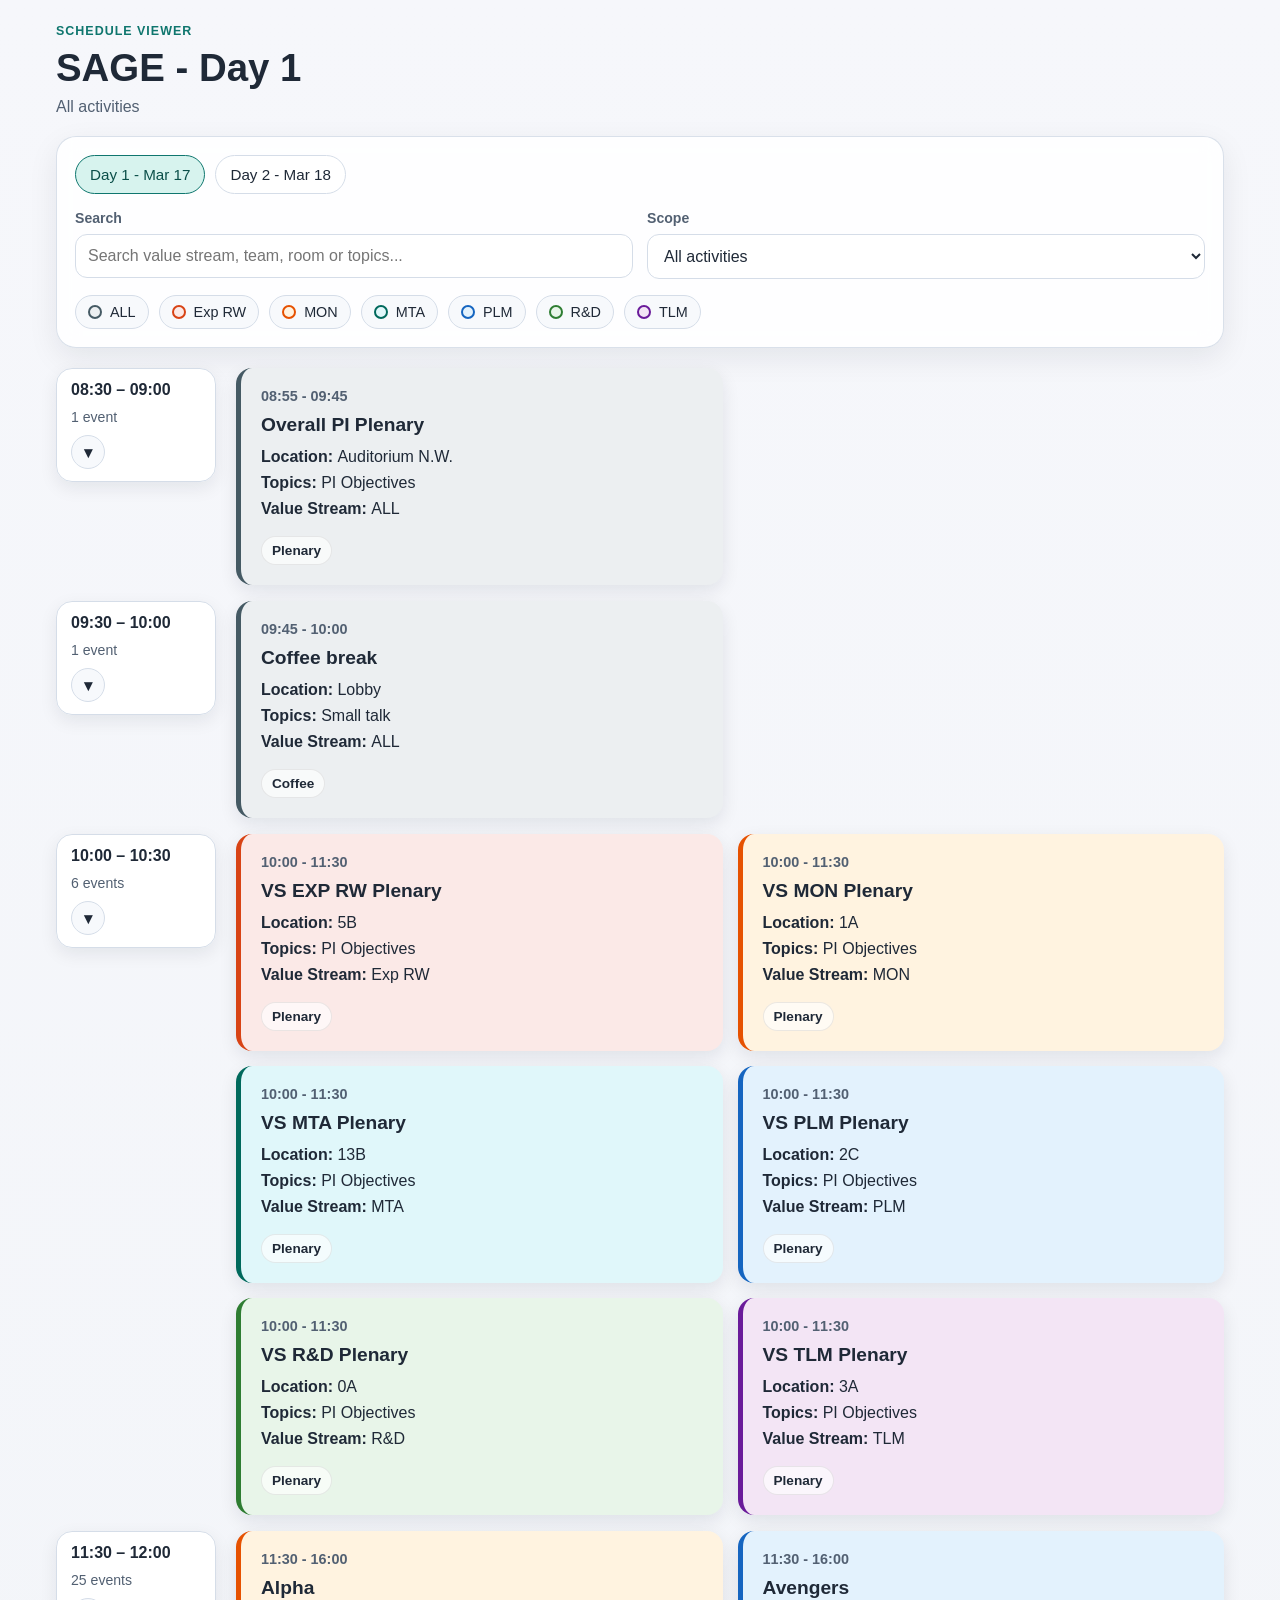
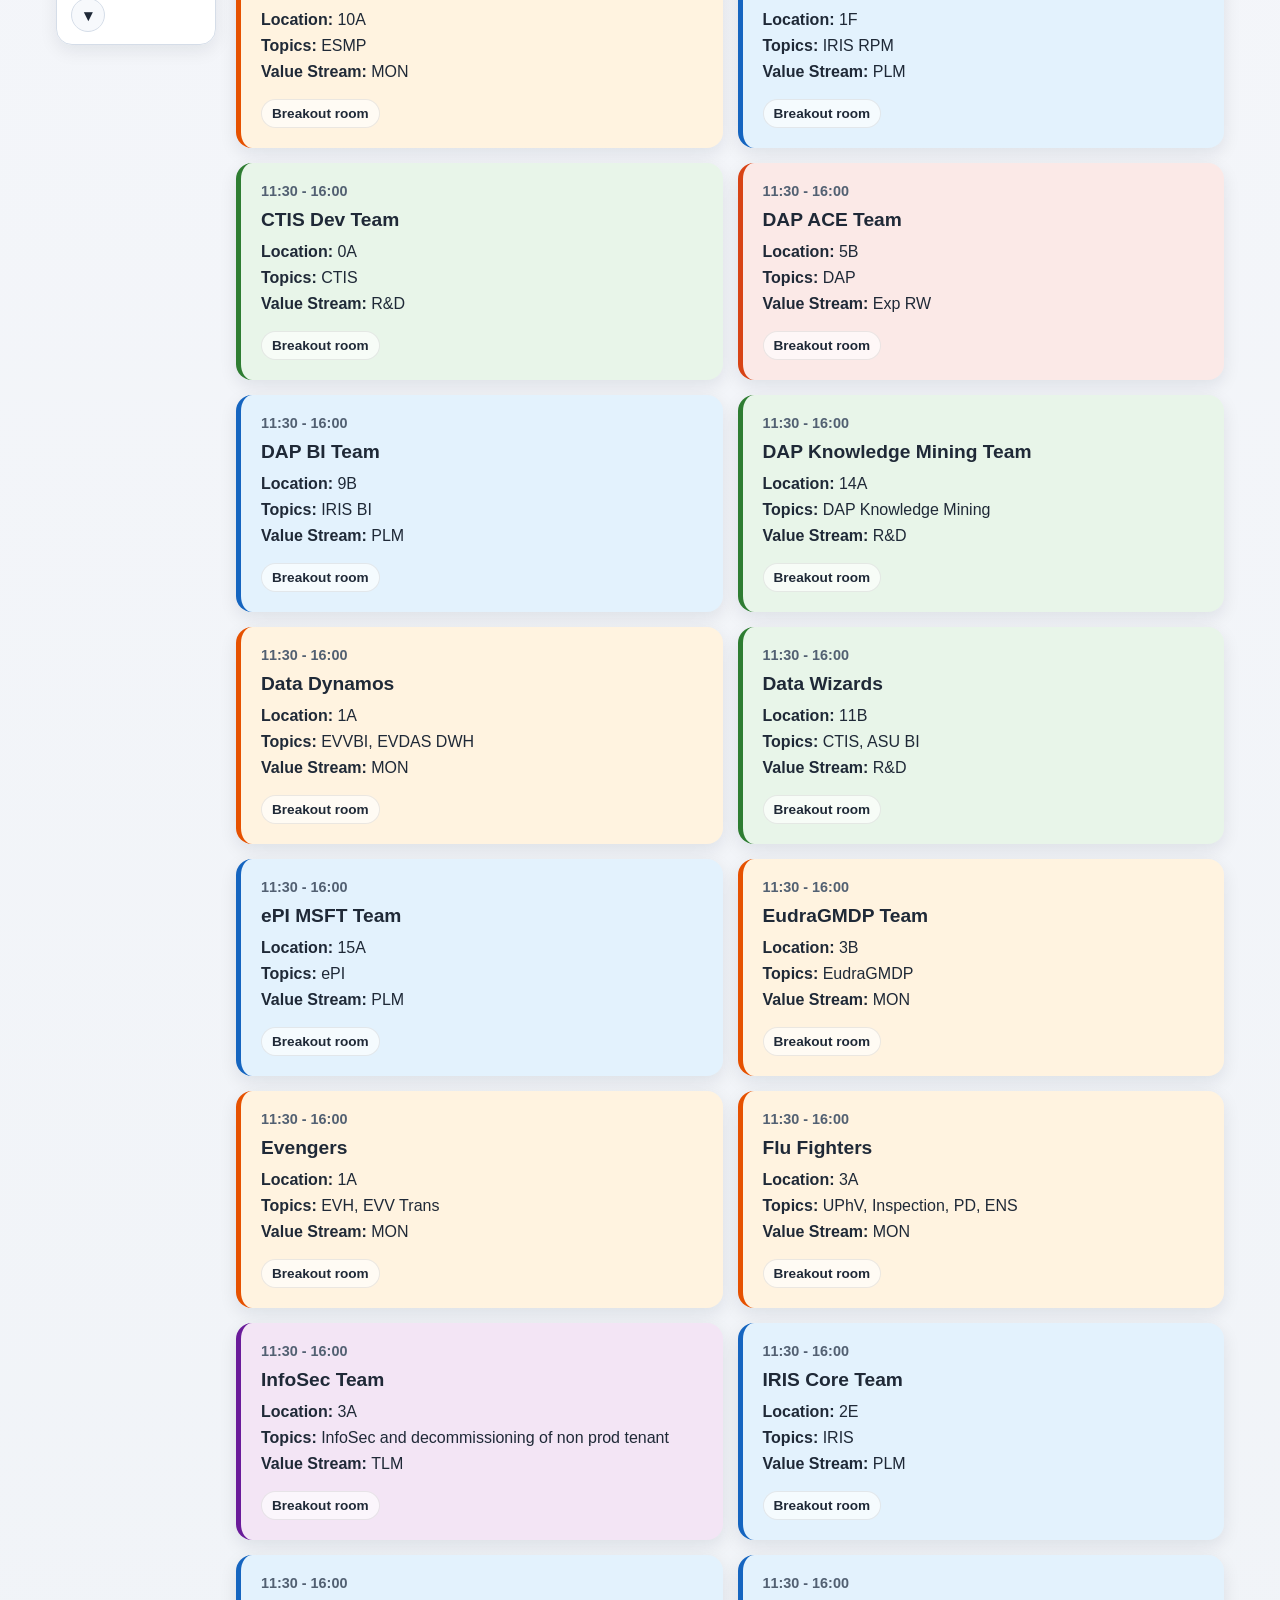
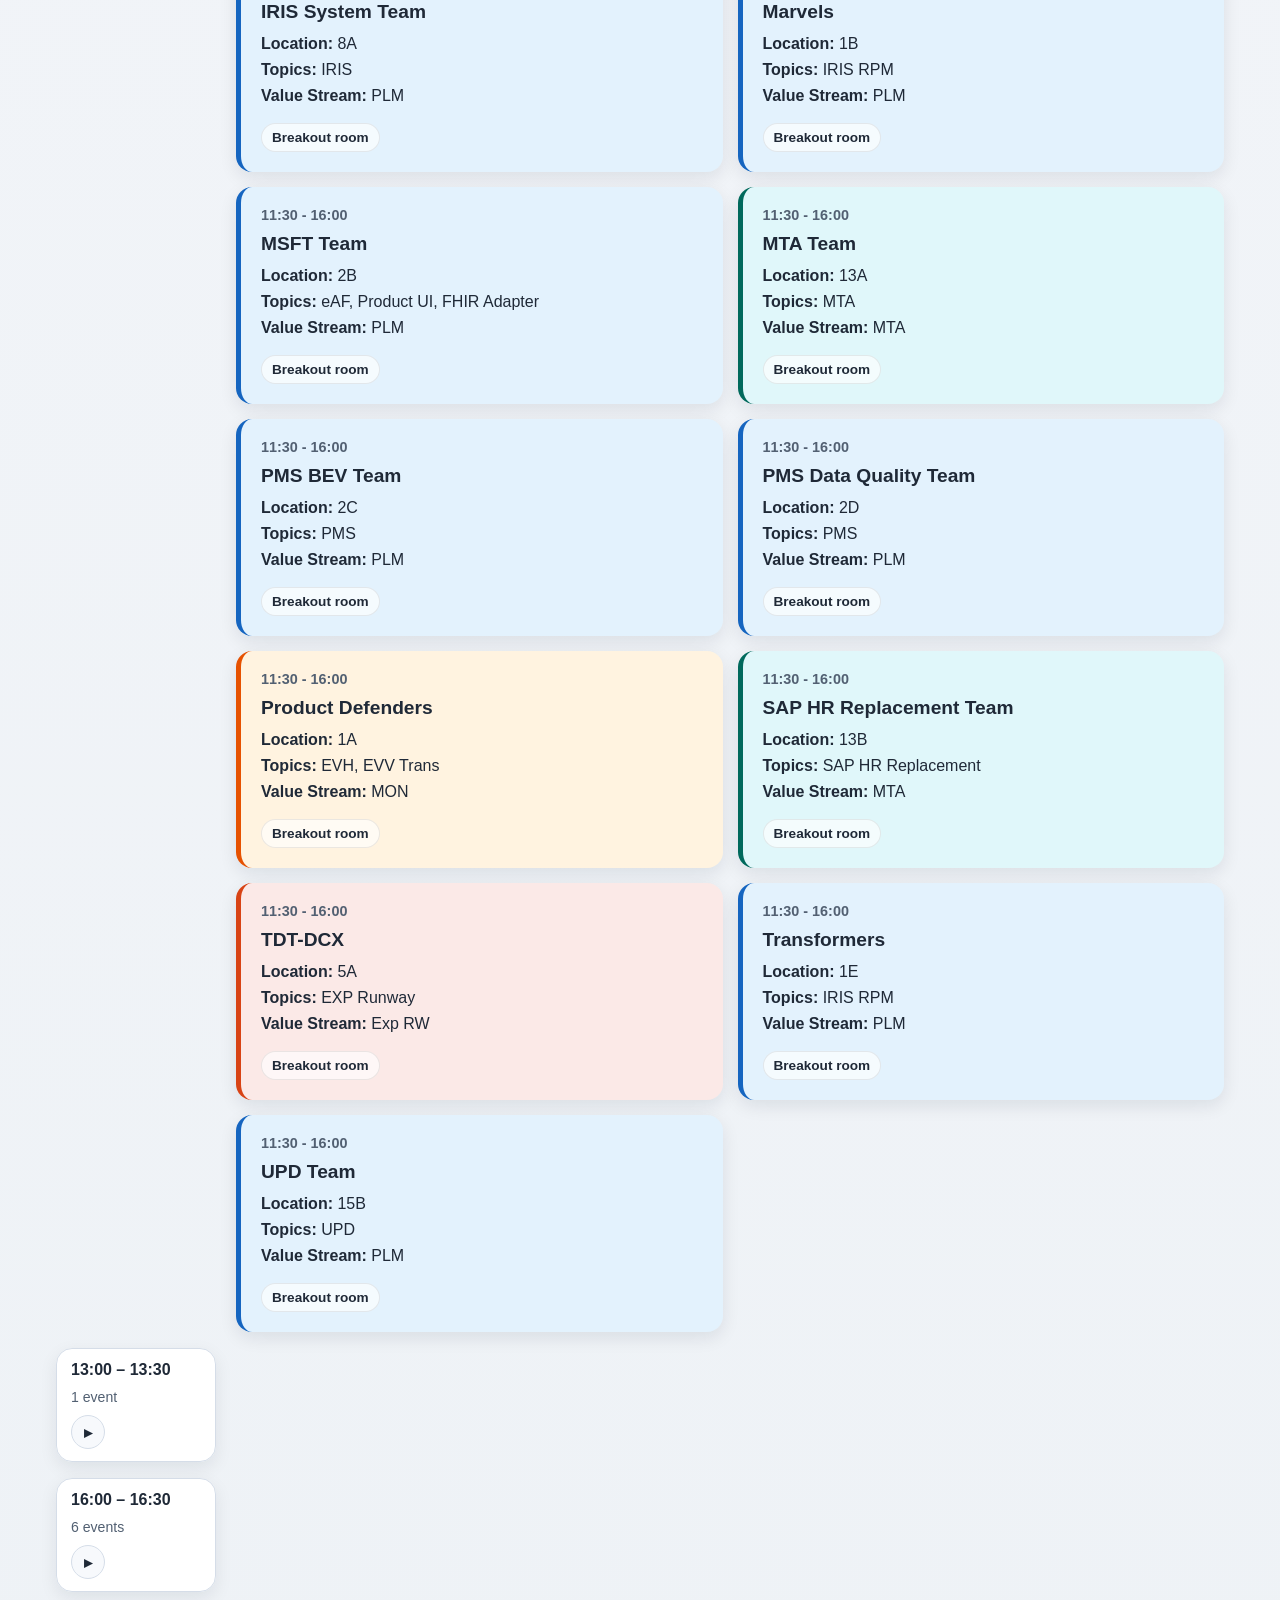
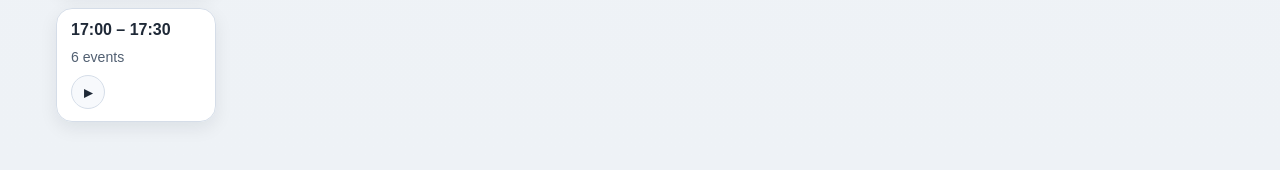
==== commit f1bfdef5: "Standardized agent toolsets across all `.agent.md` files and followed up on timeslot grouping review" ====
--- a/index.html
+++ b/index.html
@@ -32,12 +32,20 @@
       <p id="statusMessage" class="status-message" hidden></p>
       <div class="legend-row">
         <div id="legend" class="legend" aria-label="Value stream legend"></div>
-        <button id="clearFiltersButton" type="button" class="clear-filters-button" hidden>
-          ✕ Clear filters
+        <button
+          id="clearFiltersButton"
+          type="button"
+          class="clear-filters-button"
+          aria-label="Clear filters"
+          hidden
+        >
+          <span class="clear-filters-button__icon" aria-hidden="true">✕</span>
+          <span class="clear-filters-button__label">Clear filters</span>
         </button>
       </div>
     </section>
 
+    <p id="timeslotAnnouncements" class="visually-hidden" aria-live="polite" aria-atomic="true"></p>
     <section id="rooms-container" class="rooms" aria-live="polite"></section>
   </main>
 
--- a/styles.css
+++ b/styles.css
@@ -23,6 +23,18 @@
   color: var(--text-strong);
 }
 
+.visually-hidden {
+  position: absolute;
+  width: 1px;
+  height: 1px;
+  padding: 0;
+  margin: -1px;
+  overflow: hidden;
+  clip: rect(0, 0, 0, 0);
+  white-space: nowrap;
+  border: 0;
+}
+
 .page-shell {
   max-width: 1200px;
   margin: 0 auto;
@@ -148,44 +160,78 @@
 
 .legend-row {
   display: flex;
+  flex-wrap: wrap;
   align-items: flex-start;
   justify-content: space-between;
   margin-top: 16px;
   gap: 12px;
 }
 
-.legend {
+.legend-row .legend {
+  flex: 1 1 260px;
+  min-width: 0;
   display: flex;
   flex-wrap: wrap;
   gap: 10px;
   margin-top: 0;
 }
 
+.clear-filters-button[hidden] {
+  display: none;
+}
+
 .clear-filters-button {
   flex-shrink: 0;
   align-self: flex-end;
+  position: relative;
   display: inline-flex;
   align-items: center;
-  gap: 6px;
-  padding: 8px 14px;
-  border: none;
+  gap: 8px;
+  padding: 9px 16px 9px 10px;
+  border: 1px solid rgba(255, 255, 255, 0.18);
   border-radius: 999px;
   background: var(--accent);
   color: #ffffff;
   font-size: 0.88rem;
   font-weight: 600;
+  letter-spacing: 0.01em;
   cursor: pointer;
-  transition: background 0.2s ease, opacity 0.2s ease;
+  box-shadow: 0 12px 24px rgba(15, 118, 110, 0.24), inset 0 1px 0 rgba(255, 255, 255, 0.18);
+  transition: transform 0.2s ease, box-shadow 0.2s ease, filter 0.2s ease;
   white-space: nowrap;
 }
 
-.clear-filters-button:hover {
-  background: #0b5e58;
-}
-
-.clear-filters-button:focus {
+.clear-filters-button__icon {
+  display: inline-grid;
+  place-items: center;
+  width: 1.35rem;
+  height: 1.35rem;
+  border-radius: 999px;
+  background: rgba(255, 255, 255, 0.2);
+  font-size: 0.78rem;
+  font-weight: 700;
+}
+
+.clear-filters-button__label {
+  line-height: 1;
+}
+
+.clear-filters-button:focus-visible {
   outline: 2px solid rgba(15, 118, 110, 0.25);
   outline-offset: 2px;
+}
+
+.clear-filters-button:active {
+  transform: translateY(0);
+  box-shadow: 0 8px 16px rgba(15, 118, 110, 0.22), inset 0 1px 0 rgba(255, 255, 255, 0.16);
+}
+
+@media (hover: hover) {
+  .clear-filters-button:hover {
+    transform: translateY(-1px);
+    box-shadow: 0 16px 28px rgba(15, 118, 110, 0.28), inset 0 1px 0 rgba(255, 255, 255, 0.18);
+    filter: saturate(1.05);
+  }
 }
 
 .legend-item {
@@ -215,15 +261,121 @@
   gap: 15px;
 }
 
+.rooms.timeslot-layout {
+  display: flex;
+  flex-direction: column;
+  gap: 16px;
+}
+
+.timeslot-group {
+  display: block;
+}
+
+.timeslot-header {
+  position: sticky;
+  top: 0;
+  z-index: 10;
+  display: grid;
+  grid-template-columns: minmax(0, 1fr) auto auto;
+  align-items: center;
+  gap: 10px;
+  padding: 12px 14px;
+  border-radius: 16px;
+  border: 1px solid var(--line);
+  background: rgba(255, 255, 255, 0.96);
+  box-shadow: 0 6px 18px rgba(15, 23, 42, 0.08);
+}
+
+.timeslot-label {
+  font-size: 1rem;
+  font-weight: 700;
+  color: var(--text-strong);
+}
+
+.timeslot-count {
+  font-size: 0.88rem;
+  color: var(--text-muted);
+  white-space: nowrap;
+}
+
+.timeslot-toggle {
+  display: inline-flex;
+  align-items: center;
+  justify-content: center;
+  width: 34px;
+  height: 34px;
+  border: 1px solid var(--line);
+  border-radius: 999px;
+  background: var(--surface-muted);
+  color: var(--text-strong);
+  cursor: pointer;
+  font-size: 1rem;
+  font-weight: 700;
+}
+
+.timeslot-cards {
+  display: grid;
+  grid-template-columns: 1fr;
+  gap: 15px;
+  margin-top: 12px;
+}
+
+.timeslot-cards[hidden] {
+  display: none;
+}
+
+.timeslot-collapsed .timeslot-cards {
+  display: none;
+}
+
+.timeslot-now .timeslot-header {
+  border-left: 4px solid var(--accent);
+  background: var(--accent-soft);
+}
+
+.timeslot-toggle:focus,
+.timeslot-header:focus {
+  outline: 2px solid rgba(15, 118, 110, 0.25);
+  outline-offset: 2px;
+}
+
+.rooms.timeslot-layout .empty-state,
+.rooms.timeslot-layout .error-state {
+  width: 100%;
+}
+
 @media (min-width: 600px) {
   .rooms {
     grid-template-columns: repeat(2, 1fr);
   }
+
+  .rooms.timeslot-layout .timeslot-cards {
+    grid-template-columns: repeat(2, minmax(0, 1fr));
+  }
 }
 
 @media (min-width: 900px) {
   .rooms {
     grid-template-columns: repeat(3, 1fr);
+  }
+
+  .timeslot-group {
+    display: grid;
+    grid-template-columns: 160px 1fr;
+    gap: 0 20px;
+    align-items: start;
+  }
+
+  .timeslot-header {
+    top: 16px;
+    display: flex;
+    flex-direction: column;
+    align-items: flex-start;
+  }
+
+  .timeslot-cards {
+    margin-top: 0;
+    grid-template-columns: repeat(auto-fill, minmax(260px, 1fr));
   }
 }
 
